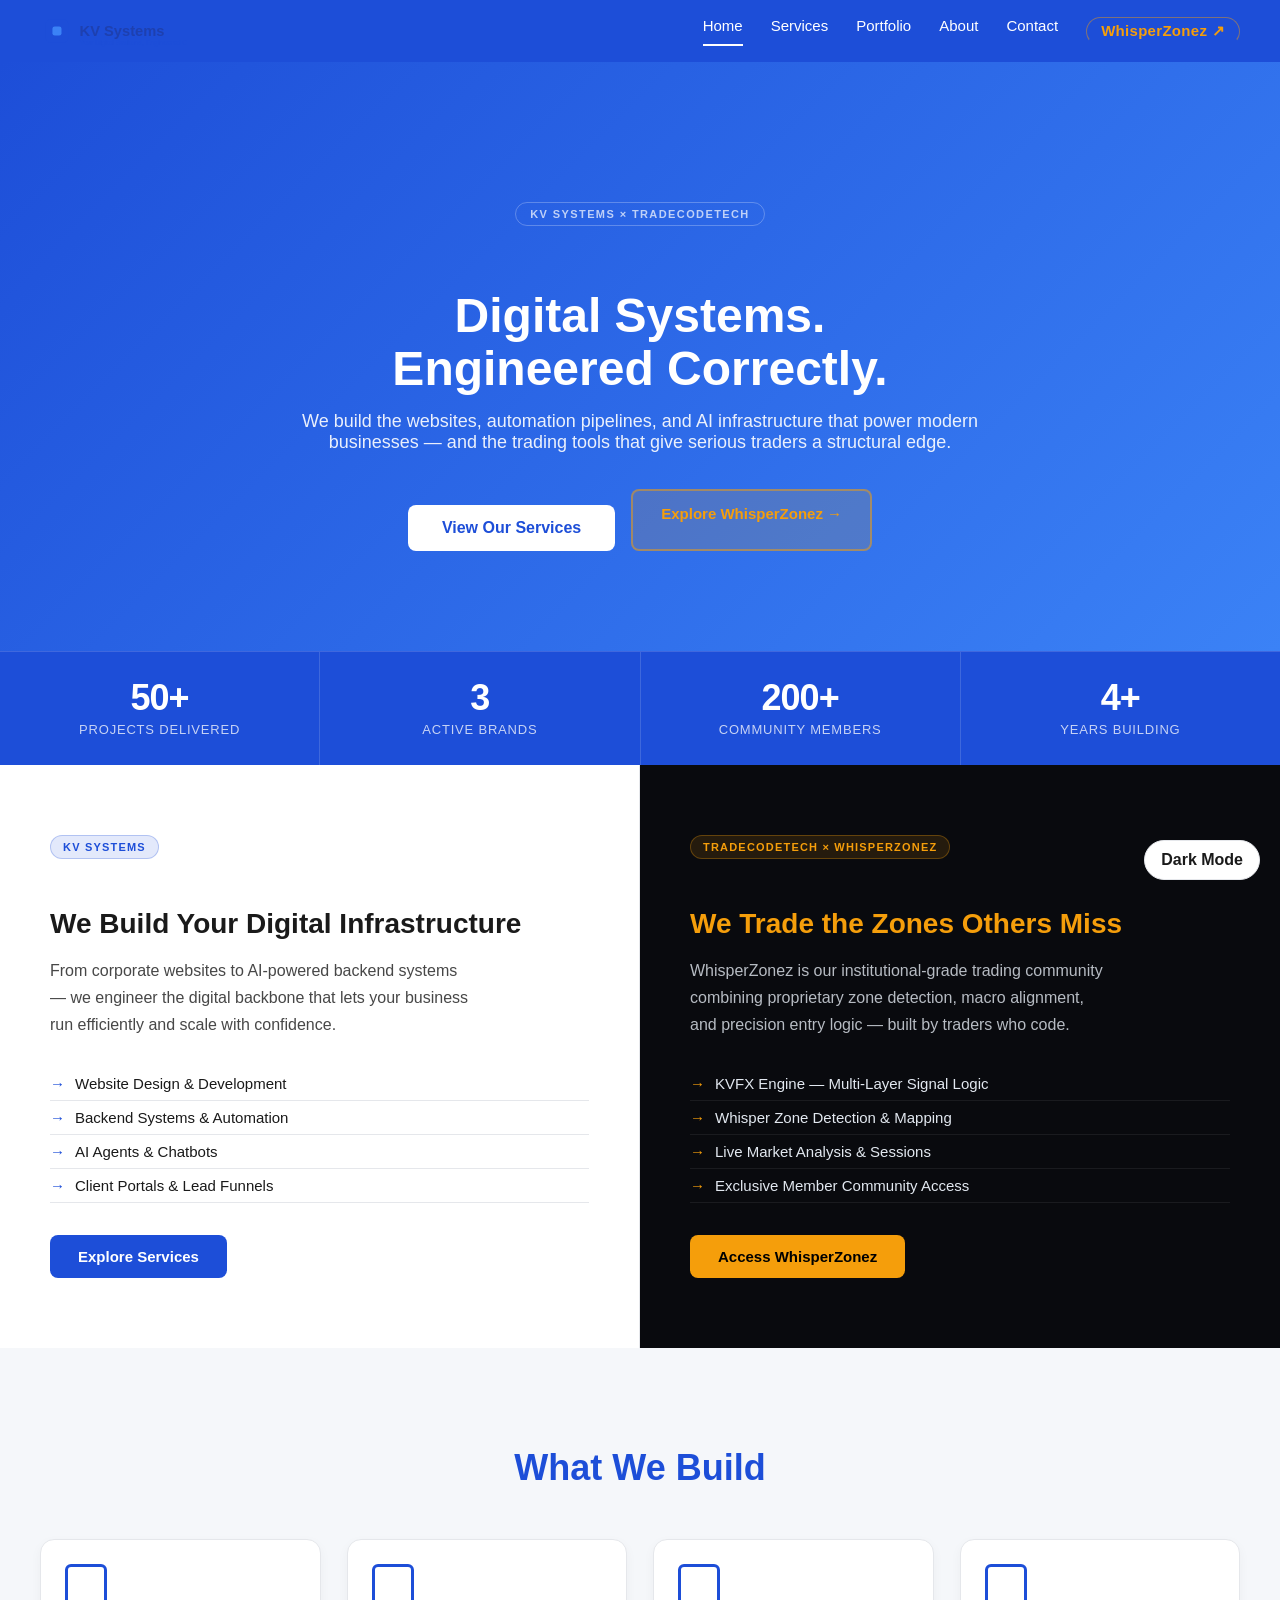
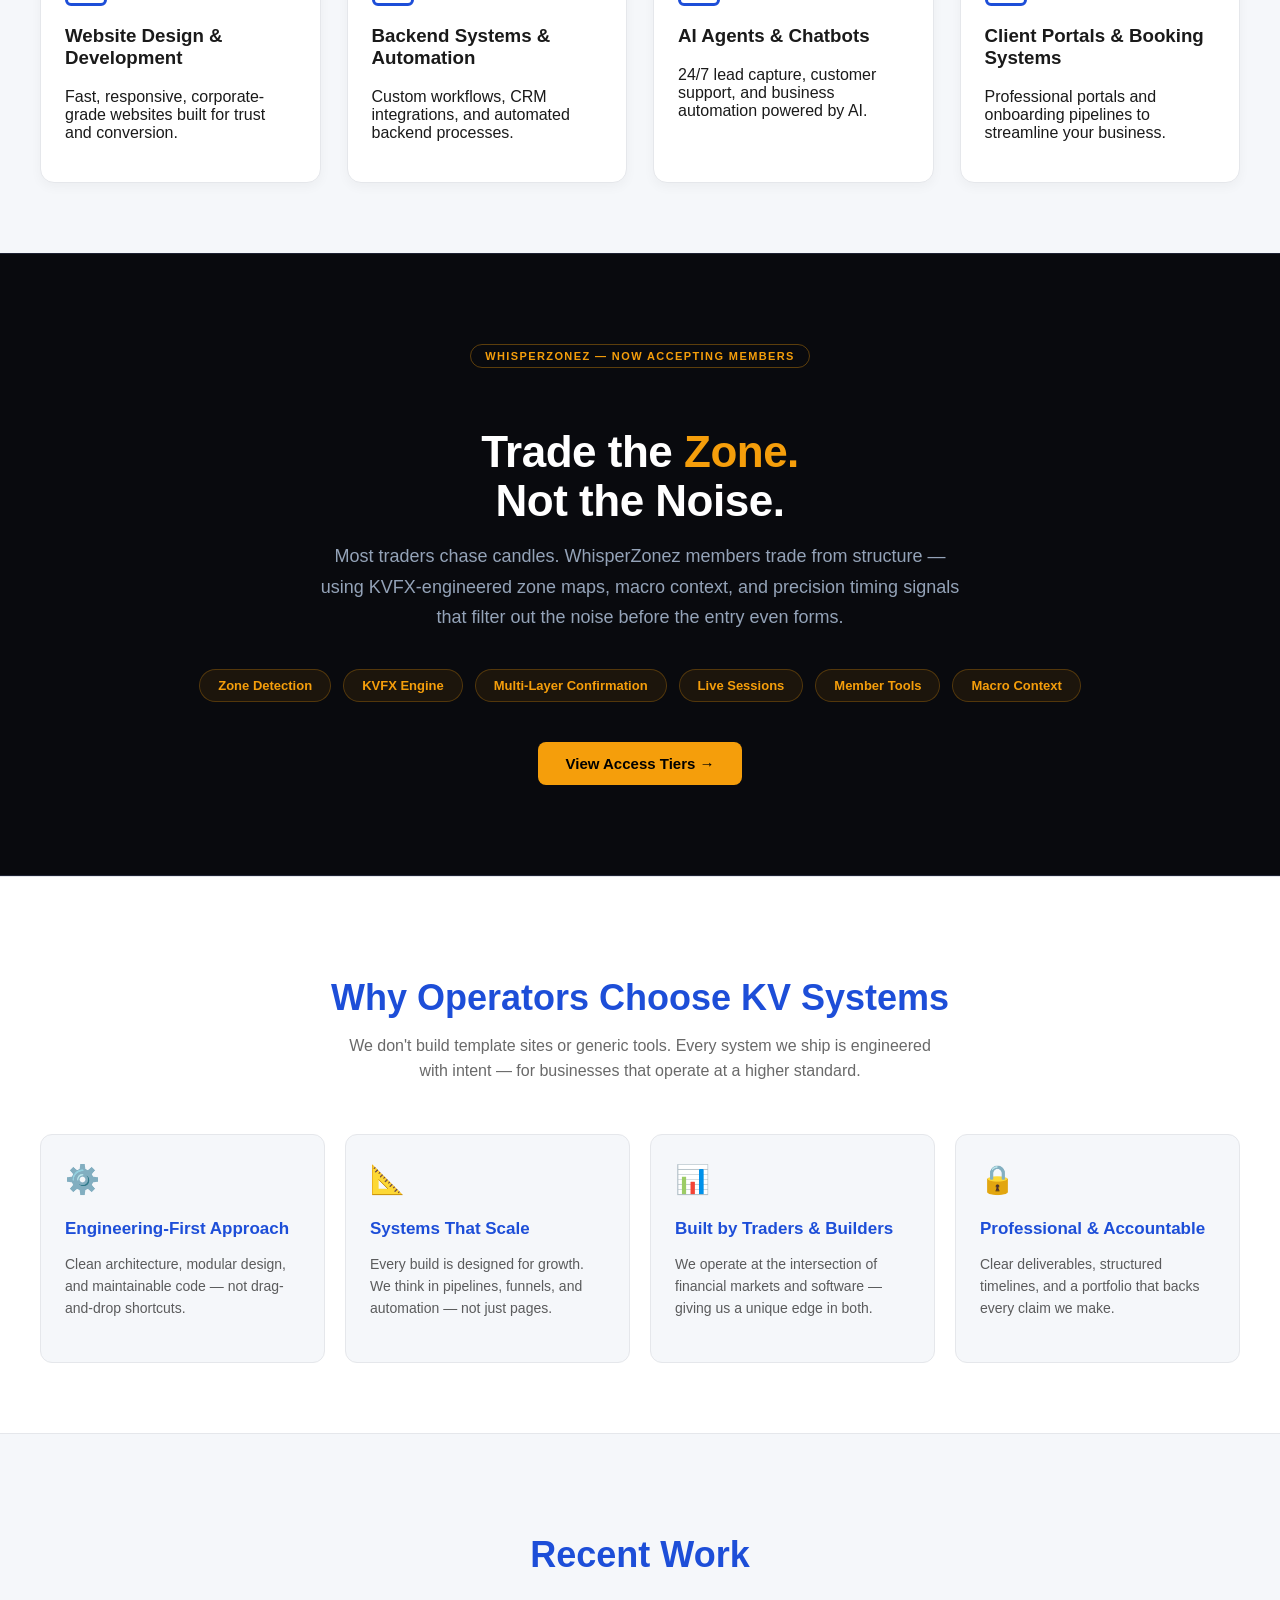
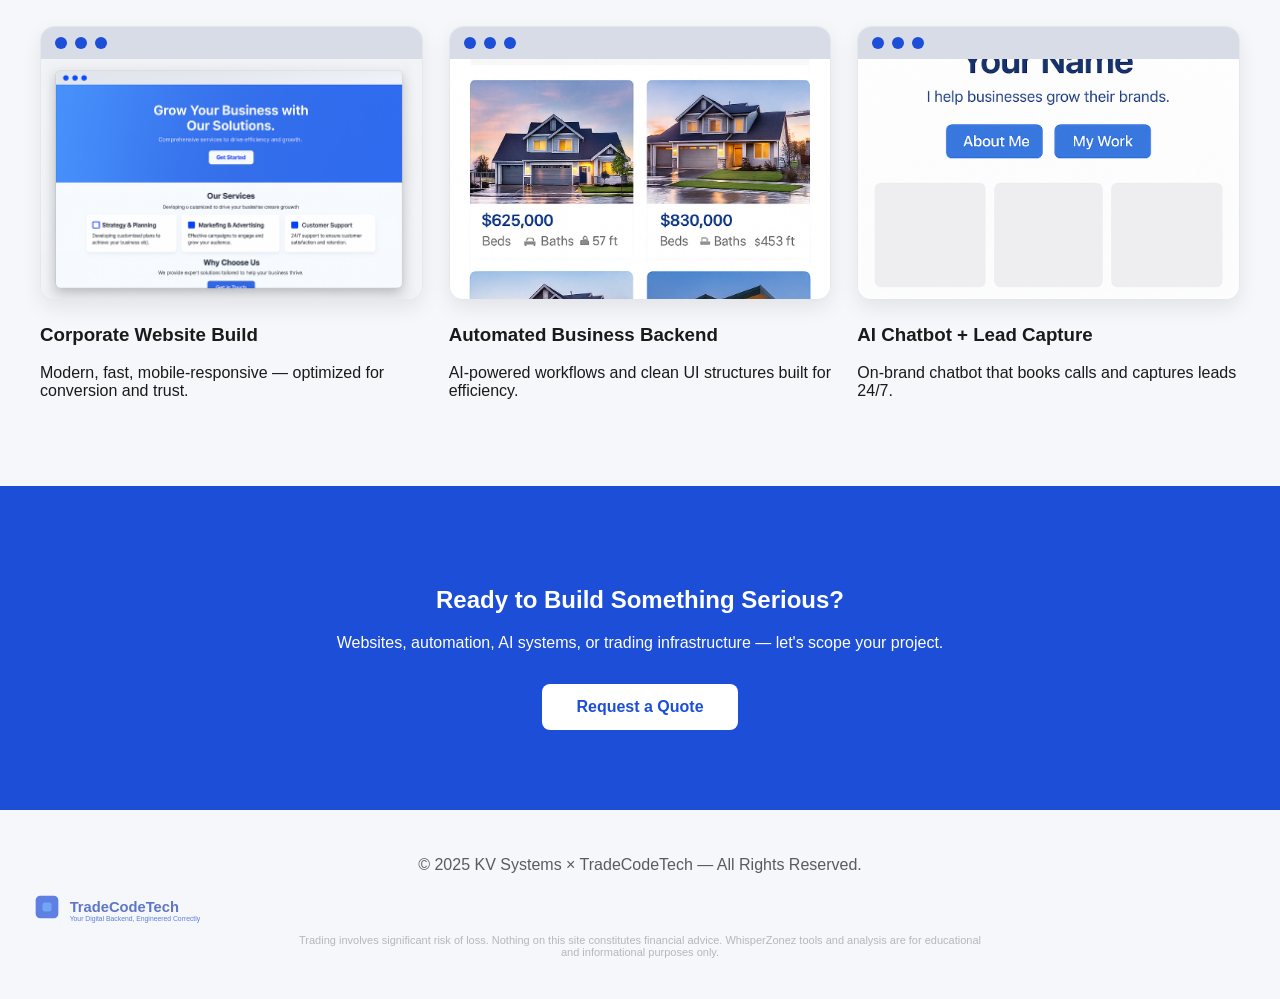
==== index.html @ b5b04579 "Initial WhisperZonez site deployment" ====
<!DOCTYPE html>
<html lang="en">
<head>
    <meta charset="UTF-8" />
    <meta name="viewport" content="width=device-width, initial-scale=1.0" />
    <title>KV Systems — Digital Systems & Trading Infrastructure</title>
    <link rel="stylesheet" href="style.css" />
</head>

<body>

<!-- NAVBAR -->
<header>
    <div class="nav-left">
        <img src="assets/logos/kv-systems-logo.svg" class="logo-img" alt="KV Systems Logo" />
        <div class="menu-btn" id="menu-btn">☰</div>
    </div>

    <nav class="nav-links">
        <a href="index.html" class="active">Home</a>
        <a href="services.html">Services</a>
        <a href="portfolio.html">Portfolio</a>
        <a href="about.html">About</a>
        <a href="contact.html">Contact</a>
        <a href="whisperzonez.html" class="nav-wz">WhisperZonez ↗</a>
    </nav>
</header>

<!-- MOBILE NAV -->
<div class="mobile-nav" id="mobile-nav">
    <a href="index.html" class="active">Home</a>
    <a href="services.html">Services</a>
    <a href="portfolio.html">Portfolio</a>
    <a href="about.html">About</a>
    <a href="contact.html">Contact</a>
    <a href="whisperzonez.html" class="nav-wz">WhisperZonez ↗</a>
</div>

<!-- HERO -->
<section class="hero fade">
    <div style="display:inline-block; font-size:11px; font-weight:700; text-transform:uppercase;
         letter-spacing:1.4px; color:rgba(255,255,255,0.7); border:1px solid rgba(255,255,255,0.25);
         padding:5px 14px; border-radius:20px; margin-bottom:24px;">
        KV Systems × TradeCodeTech
    </div>
    <h1>Digital Systems.<br>Engineered Correctly.</h1>
    <p>
        We build the websites, automation pipelines, and AI infrastructure that power modern businesses —
        and the trading tools that give serious traders a structural edge.
    </p>
    <div style="display:flex; justify-content:center; gap:16px; flex-wrap:wrap; margin-top:36px;">
        <a href="services.html" class="cta-btn">View Our Services</a>
        <a href="whisperzonez.html"
           style="display:inline-block; background:rgba(245,158,11,0.15); color:#F59E0B;
                  border:2px solid rgba(245,158,11,0.5); padding:14px 28px; border-radius:8px;
                  font-weight:700; font-size:15px; text-decoration:none;">
            Explore WhisperZonez →
        </a>
    </div>
</section>

<!-- STATS BAR -->
<div class="stats-bar">
    <div class="stat-item">
        <div class="stat-num">50+</div>
        <div class="stat-label">Projects Delivered</div>
    </div>
    <div class="stat-item">
        <div class="stat-num">3</div>
        <div class="stat-label">Active Brands</div>
    </div>
    <div class="stat-item">
        <div class="stat-num">200+</div>
        <div class="stat-label">Community Members</div>
    </div>
    <div class="stat-item">
        <div class="stat-num">4+</div>
        <div class="stat-label">Years Building</div>
    </div>
</div>

<!-- DUAL TRACK -->
<div class="dual-track fade">

    <!-- TRACK 1: KV Systems -->
    <div class="track-card track-systems">
        <div class="track-tag tag-blue">KV Systems</div>
        <h3>We Build Your Digital Infrastructure</h3>
        <p>
            From corporate websites to AI-powered backend systems —
            we engineer the digital backbone that lets your business run efficiently and scale with confidence.
        </p>
        <ul class="track-list">
            <li>Website Design &amp; Development</li>
            <li>Backend Systems &amp; Automation</li>
            <li>AI Agents &amp; Chatbots</li>
            <li>Client Portals &amp; Lead Funnels</li>
        </ul>
        <a href="services.html" class="btn-primary">Explore Services</a>
    </div>

    <!-- TRACK 2: WhisperZonez -->
    <div class="track-card track-trading">
        <div class="track-tag tag-gold">TradeCodeTech × WhisperZonez</div>
        <h3>We Trade the Zones Others Miss</h3>
        <p>
            WhisperZonez is our institutional-grade trading community combining proprietary zone detection,
            macro alignment, and precision entry logic — built by traders who code.
        </p>
        <ul class="track-list">
            <li>KVFX Engine — Multi-Layer Signal Logic</li>
            <li>Whisper Zone Detection &amp; Mapping</li>
            <li>Live Market Analysis &amp; Sessions</li>
            <li>Exclusive Member Community Access</li>
        </ul>
        <a href="whisperzonez.html" class="btn-gold">Access WhisperZonez</a>
    </div>

</div>

<!-- SERVICES PREVIEW -->
<section class="section fade">
    <h2>What We Build</h2>

    <div class="grid">
        <div class="card fade">
            <div class="icon"></div>
            <h3>Website Design &amp; Development</h3>
            <p>Fast, responsive, corporate-grade websites built for trust and conversion.</p>
        </div>

        <div class="card fade">
            <div class="icon"></div>
            <h3>Backend Systems &amp; Automation</h3>
            <p>Custom workflows, CRM integrations, and automated backend processes.</p>
        </div>

        <div class="card fade">
            <div class="icon"></div>
            <h3>AI Agents &amp; Chatbots</h3>
            <p>24/7 lead capture, customer support, and business automation powered by AI.</p>
        </div>

        <div class="card fade">
            <div class="icon"></div>
            <h3>Client Portals &amp; Booking Systems</h3>
            <p>Professional portals and onboarding pipelines to streamline your business.</p>
        </div>
    </div>
</section>

<!-- WHISPERZONEZ TEASER -->
<section class="wz-teaser fade">
    <div class="section-tag">WhisperZonez — Now Accepting Members</div>
    <h2>Trade the <span>Zone.</span><br>Not the Noise.</h2>
    <p>
        Most traders chase candles. WhisperZonez members trade from structure —
        using KVFX-engineered zone maps, macro context, and precision timing signals
        that filter out the noise before the entry even forms.
    </p>
    <div class="wz-features-inline">
        <span class="wz-pill">Zone Detection</span>
        <span class="wz-pill">KVFX Engine</span>
        <span class="wz-pill">Multi-Layer Confirmation</span>
        <span class="wz-pill">Live Sessions</span>
        <span class="wz-pill">Member Tools</span>
        <span class="wz-pill">Macro Context</span>
    </div>
    <a href="whisperzonez.html" class="btn-gold">View Access Tiers →</a>
</section>

<!-- AUTHORITY SECTION -->
<section class="authority-section fade">
    <h2>Why Operators Choose KV Systems</h2>
    <p class="section-sub">
        We don't build template sites or generic tools. Every system we ship is
        engineered with intent — for businesses that operate at a higher standard.
    </p>

    <div class="authority-grid">
        <div class="authority-card">
            <div class="a-icon">⚙️</div>
            <h4>Engineering-First Approach</h4>
            <p>Clean architecture, modular design, and maintainable code — not drag-and-drop shortcuts.</p>
        </div>
        <div class="authority-card">
            <div class="a-icon">📐</div>
            <h4>Systems That Scale</h4>
            <p>Every build is designed for growth. We think in pipelines, funnels, and automation — not just pages.</p>
        </div>
        <div class="authority-card">
            <div class="a-icon">📊</div>
            <h4>Built by Traders &amp; Builders</h4>
            <p>We operate at the intersection of financial markets and software — giving us a unique edge in both.</p>
        </div>
        <div class="authority-card">
            <div class="a-icon">🔒</div>
            <h4>Professional &amp; Accountable</h4>
            <p>Clear deliverables, structured timelines, and a portfolio that backs every claim we make.</p>
        </div>
    </div>
</section>

<!-- PORTFOLIO MOCKUP SECTION -->
<section class="section fade">
    <h2>Recent Work</h2>

    <div class="grid">

        <div>
            <div class="browser">
                <div class="browser-top">
                    <div class="browser-dot"></div><div class="browser-dot"></div><div class="browser-dot"></div>
                </div>
                <div class="browser-content screenshot-box">
                    <img src="assets/screens/corporate-template.png" alt="Corporate Website Screenshot" class="preview-img">
                </div>
            </div>
            <h3>Corporate Website Build</h3>
            <p>Modern, fast, mobile-responsive — optimized for conversion and trust.</p>
        </div>

        <div>
            <div class="browser">
                <div class="browser-top">
                    <div class="browser-dot"></div><div class="browser-dot"></div><div class="browser-dot"></div>
                </div>
                <div class="browser-content screenshot-box">
                    <img src="assets/screens/realestate-template.png" alt="Real Estate Website Screenshot" class="preview-img">
                </div>
            </div>
            <h3>Automated Business Backend</h3>
            <p>AI-powered workflows and clean UI structures built for efficiency.</p>
        </div>

        <div>
            <div class="browser">
                <div class="browser-top">
                    <div class="browser-dot"></div><div class="browser-dot"></div><div class="browser-dot"></div>
                </div>
                <div class="browser-content screenshot-box">
                    <img src="assets/screens/personalbrand-template.png" alt="Personal Brand Website Screenshot" class="preview-img">
                </div>
            </div>
            <h3>AI Chatbot + Lead Capture</h3>
            <p>On-brand chatbot that books calls and captures leads 24/7.</p>
        </div>

    </div>
</section>

<!-- CTA -->
<section class="cta fade">
    <h2>Ready to Build Something Serious?</h2>
    <p>Websites, automation, AI systems, or trading infrastructure — let's scope your project.</p>
    <a href="contact.html" class="cta-btn">Request a Quote</a>
</section>

<!-- FOOTER -->
<footer>
    <p>© 2025 KV Systems × TradeCodeTech — All Rights Reserved.</p>
    <img src="assets/logos/tradecodetech-logo.svg" alt="TradeCodeTech" style="height:34px; margin-top:10px;">
    <p style="font-size:11px; opacity:0.4; margin-top:10px; max-width:700px; margin-left:auto; margin-right:auto;">
        Trading involves significant risk of loss. Nothing on this site constitutes financial advice.
        WhisperZonez tools and analysis are for educational and informational purposes only.
    </p>
</footer>

<script src="script.js"></script>
</body>
</html>
---- style.css ----
/* -----------------------------------------
   CORPORATE BLUE THEME VARIABLES
----------------------------------------- */
:root {
    --bg: #f5f7fa;
    --text: #1a1a1a;

    --blue-primary: #1D4ED8;
    --blue-secondary: #3B82F6;
    --blue-dark: #1E40AF;

    --card-bg: #ffffff;
    --card-border: #e5e7eb;

    --nav-bg: #1D4ED8;
    --nav-text: #ffffff;

    --transition: 0.25s ease;
}

body.dark {
    --bg: #0c0d11;
    --text: #f1f1f1;

    --card-bg: #1b1c22;
    --card-border: #2a2d34;

    --nav-bg: #111827;
    --nav-text: #ffffff;
}

/* -----------------------------------------
   GLOBAL RESET
----------------------------------------- */
body {
    margin: 0;
    background: var(--bg);
    color: var(--text);
    font-family: "Inter", Arial, sans-serif;
    transition: var(--transition);
}

a {
    color: inherit;
    text-decoration: none;
}

img {
    max-width: 100%;
    display: block;
}

/* -----------------------------------------
   NAVBAR
----------------------------------------- */
header {
    background: var(--nav-bg);
    color: var(--nav-text);
    padding: 14px 40px;
    display: flex;
    justify-content: space-between;
    align-items: center;
    position: sticky;
    top: 0;
    z-index: 50;
}

.nav-left {
    display: flex;
    align-items: center;
    gap: 14px;
}

.logo-img {
    height: 34px;
}

.nav-links {
    display: flex;
    gap: 28px;
    font-size: 15px;
    font-weight: 500;
}

.nav-links a {
    padding-bottom: 3px;
    border-bottom: 2px solid transparent;
    transition: var(--transition);
}

.nav-links a:hover,
.nav-links a.active {
    border-color: var(--nav-text);
}

.menu-btn {
    display: none;
    font-size: 26px;
    cursor: pointer;
}

/* -----------------------------------------
   MOBILE NAV MENU
----------------------------------------- */
.mobile-nav {
    display: none;
    flex-direction: column;
    background: var(--nav-bg);
    padding: 20px;
    gap: 20px;
}

.mobile-nav a {
    font-size: 18px;
    font-weight: 600;
}

/* -----------------------------------------
   HERO SECTION
----------------------------------------- */
.hero {
    padding: 140px 40px 100px;
    text-align: center;
    background: linear-gradient(135deg, #1D4ED8, #3B82F6);
    color: #fff;
}

.hero h1 {
    font-size: 48px;
    font-weight: 900;
    line-height: 1.1;
    margin-bottom: 16px;
}

.hero p {
    max-width: 720px;
    margin: auto;
    opacity: 0.9;
    font-size: 18px;
}

/* -----------------------------------------
   SECTION BASE
----------------------------------------- */
.section {
    padding: 70px 40px;
}

.section h2 {
    text-align: center;
    color: var(--blue-primary);
    font-size: 36px;
    font-weight: 800;
    margin-bottom: 50px;
}

/* -----------------------------------------
   GRID SYSTEM
----------------------------------------- */
.grid {
    display: grid;
    gap: 26px;
    grid-template-columns: repeat(auto-fit, minmax(280px, 1fr));
}

/* -----------------------------------------
   CARD STYLING
----------------------------------------- */
.card {
    background: var(--card-bg);
    border: 1px solid var(--card-border);
    border-radius: 14px;
    padding: 24px;
    transition: var(--transition);
    box-shadow: 0 4px 12px rgba(0,0,0,0.04);
}

.card:hover {
    transform: translateY(-6px);
    box-shadow: 0 10px 20px rgba(0,0,0,0.10);
}

/* -----------------------------------------
   ICON
----------------------------------------- */
.icon {
    width: 36px;
    height: 36px;
    border: 3px solid var(--blue-primary);
    border-radius: 6px;
    margin-bottom: 12px;
}

/* -----------------------------------------
   BROWSER MOCKUP + UNIFORM SCREENSHOTS
----------------------------------------- */
.browser {
    background: var(--card-bg);
    border: 1px solid var(--card-border);
    border-radius: 14px;
    overflow: hidden;
    margin-bottom: 24px;
    transition: var(--transition);
    box-shadow: 0 8px 20px rgba(0,0,0,0.08);
}

.browser:hover {
    transform: translateY(-5px);
    box-shadow: 0 12px 28px rgba(0,0,0,0.15);
}

.browser-top {
    background: #d8dce6;
    padding: 10px 14px;
    display: flex;
    gap: 8px;
}

.browser-dot {
    width: 12px;
    height: 12px;
    background: var(--blue-primary);
    border-radius: 50%;
}

/* FORCE ALL TEMPLATE IMAGES TO SAME HEIGHT */
.browser-content {
    height: 240px;
    overflow: hidden;
    padding: 0 !important;
}

.preview-img {
    width: 100%;
    height: 240px;
    object-fit: cover;
    display: block;
}

/* -----------------------------------------
   CTA SECTION
----------------------------------------- */
.cta {
    background: var(--blue-primary);
    color: #fff;
    padding: 80px 40px;
    text-align: center;
}

.cta-btn {
    background: #fff;
    color: var(--blue-primary);
    padding: 14px 34px;
    border-radius: 8px;
    font-weight: 700;
    text-decoration: none;
    display: inline-block;
    margin-top: 16px;
}

/* -----------------------------------------
   FOOTER
----------------------------------------- */
footer {
    text-align: center;
    padding: 30px;
    opacity: 0.7;
}

/* -----------------------------------------
   ANIMATIONS
----------------------------------------- */
.fade {
    opacity: 0;
    transform: translateY(30px);
    transition: 0.6s ease-out;
}

.fade.visible {
    opacity: 1;
    transform: translateY(0);
}

/* -----------------------------------------
   DARK MODE TOGGLE
----------------------------------------- */
.toggle {
    position: fixed;
    bottom: 20px;
    right: 20px;
    background: var(--card-bg);
    color: var(--text);
    padding: 10px 16px;
    border-radius: 30px;
    cursor: pointer;
    border: 1px solid var(--card-border);
    font-weight: 600;
    z-index: 100;
}

/* -----------------------------------------
   RESPONSIVE NAV
----------------------------------------- */
@media (max-width: 820px) {

    .nav-links {
        display: none;
    }

    .menu-btn {
        display: block;
    }

    .mobile-nav {
        display: flex;
    }
}

/* -----------------------------------------
   WHISPERZONEZ NAV HIGHLIGHT
----------------------------------------- */
.nav-wz {
    color: #F59E0B !important;
    font-weight: 700 !important;
    border: 1px solid rgba(245,158,11,0.45);
    padding: 4px 14px !important;
    border-radius: 20px;
    letter-spacing: 0.3px;
    transition: var(--transition);
}

.nav-wz:hover {
    background: #F59E0B;
    color: #000 !important;
    border-color: #F59E0B;
    border-bottom: 1px solid #F59E0B !important;
}

/* -----------------------------------------
   STATS BAR
----------------------------------------- */
.stats-bar {
    display: flex;
    justify-content: center;
    flex-wrap: wrap;
    gap: 0;
    background: #1D4ED8;
    padding: 0;
    border-top: 1px solid rgba(255,255,255,0.15);
}

.stat-item {
    flex: 1;
    min-width: 160px;
    padding: 28px 20px;
    text-align: center;
    color: #fff;
    border-right: 1px solid rgba(255,255,255,0.15);
}

.stat-item:last-child {
    border-right: none;
}

.stat-num {
    font-size: 36px;
    font-weight: 900;
    line-height: 1;
    letter-spacing: -1px;
}

.stat-label {
    font-size: 13px;
    opacity: 0.75;
    margin-top: 6px;
    text-transform: uppercase;
    letter-spacing: 0.8px;
}

/* -----------------------------------------
   DUAL TRACK SECTION
----------------------------------------- */
.dual-track {
    display: grid;
    grid-template-columns: 1fr 1fr;
    gap: 0;
}

.track-card {
    padding: 70px 50px;
}

.track-card.track-systems {
    background: var(--card-bg);
    border-right: 1px solid var(--card-border);
}

.track-card.track-trading {
    background: #090a0e;
    color: #e2e8f0;
}

.track-tag {
    display: inline-block;
    font-size: 11px;
    font-weight: 700;
    text-transform: uppercase;
    letter-spacing: 1.2px;
    padding: 5px 12px;
    border-radius: 20px;
    margin-bottom: 20px;
}

.tag-blue {
    background: rgba(29,78,216,0.12);
    color: var(--blue-primary);
    border: 1px solid rgba(29,78,216,0.25);
}

.tag-gold {
    background: rgba(245,158,11,0.12);
    color: #F59E0B;
    border: 1px solid rgba(245,158,11,0.3);
}

.track-card h3 {
    font-size: 28px;
    font-weight: 800;
    margin-bottom: 14px;
    line-height: 1.2;
}

.track-card.track-trading h3 {
    color: #F59E0B;
}

.track-card p {
    font-size: 16px;
    line-height: 1.7;
    opacity: 0.8;
    max-width: 420px;
    margin-bottom: 28px;
}

.track-list {
    list-style: none;
    padding: 0;
    margin: 0 0 32px 0;
}

.track-list li {
    padding: 8px 0;
    font-size: 15px;
    border-bottom: 1px solid rgba(255,255,255,0.07);
    display: flex;
    align-items: center;
    gap: 10px;
}

.track-card.track-systems .track-list li {
    border-bottom-color: var(--card-border);
}

.track-list li::before {
    content: "→";
    font-weight: 700;
    flex-shrink: 0;
}

.track-card.track-systems .track-list li::before {
    color: var(--blue-primary);
}

.track-card.track-trading .track-list li::before {
    color: #F59E0B;
}

.btn-primary {
    display: inline-block;
    background: var(--blue-primary);
    color: #fff;
    padding: 13px 28px;
    border-radius: 8px;
    font-weight: 700;
    font-size: 15px;
    transition: var(--transition);
    text-decoration: none;
}

.btn-primary:hover {
    background: var(--blue-dark);
}

.btn-gold {
    display: inline-block;
    background: #F59E0B;
    color: #000;
    padding: 13px 28px;
    border-radius: 8px;
    font-weight: 700;
    font-size: 15px;
    transition: var(--transition);
    text-decoration: none;
}

.btn-gold:hover {
    background: #D97706;
}

.btn-outline-gold {
    display: inline-block;
    background: transparent;
    color: #F59E0B;
    padding: 12px 28px;
    border-radius: 8px;
    font-weight: 700;
    font-size: 15px;
    border: 2px solid #F59E0B;
    transition: var(--transition);
    text-decoration: none;
}

.btn-outline-gold:hover {
    background: #F59E0B;
    color: #000;
}

/* -----------------------------------------
   WHISPERZONEZ TEASER (Homepage dark band)
----------------------------------------- */
.wz-teaser {
    background: #090a0e;
    padding: 90px 40px;
    text-align: center;
    border-top: 1px solid #1e2232;
    border-bottom: 1px solid #1e2232;
}

.wz-teaser .section-tag {
    display: inline-block;
    font-size: 11px;
    font-weight: 700;
    text-transform: uppercase;
    letter-spacing: 1.4px;
    color: #F59E0B;
    border: 1px solid rgba(245,158,11,0.35);
    padding: 5px 14px;
    border-radius: 20px;
    margin-bottom: 24px;
}

.wz-teaser h2 {
    font-size: 44px;
    font-weight: 900;
    color: #fff;
    line-height: 1.1;
    margin-bottom: 16px;
    letter-spacing: -0.5px;
}

.wz-teaser h2 span {
    color: #F59E0B;
}

.wz-teaser p {
    color: #94a3b8;
    font-size: 18px;
    max-width: 640px;
    margin: 0 auto 36px;
    line-height: 1.7;
}

.wz-features-inline {
    display: flex;
    justify-content: center;
    flex-wrap: wrap;
    gap: 12px;
    margin-bottom: 40px;
}

.wz-pill {
    background: rgba(245,158,11,0.08);
    color: #F59E0B;
    border: 1px solid rgba(245,158,11,0.25);
    padding: 8px 18px;
    border-radius: 30px;
    font-size: 13px;
    font-weight: 600;
}

/* -----------------------------------------
   AUTHORITY SECTION
----------------------------------------- */
.authority-section {
    background: var(--card-bg);
    border-top: 1px solid var(--card-border);
    border-bottom: 1px solid var(--card-border);
    padding: 70px 40px;
}

.authority-section h2 {
    text-align: center;
    color: var(--blue-primary);
    font-size: 36px;
    font-weight: 800;
    margin-bottom: 14px;
}

.authority-section .section-sub {
    text-align: center;
    color: var(--text);
    opacity: 0.65;
    max-width: 600px;
    margin: 0 auto 50px;
    font-size: 16px;
    line-height: 1.6;
}

.authority-grid {
    display: grid;
    grid-template-columns: repeat(auto-fit, minmax(240px, 1fr));
    gap: 20px;
}

.authority-card {
    border: 1px solid var(--card-border);
    border-radius: 12px;
    padding: 28px 24px;
    background: var(--bg);
}

.authority-card .a-icon {
    font-size: 28px;
    margin-bottom: 14px;
}

.authority-card h4 {
    font-size: 17px;
    font-weight: 700;
    margin-bottom: 8px;
    color: var(--blue-primary);
}

.authority-card p {
    font-size: 14px;
    line-height: 1.6;
    opacity: 0.7;
}

/* -----------------------------------------
   WHISPERZONEZ FULL PAGE STYLES
----------------------------------------- */
body.wz-page {
    background: #090a0e;
    color: #e2e8f0;
}

body.wz-page header {
    background: #0d0f16;
    border-bottom: 1px solid #1e2232;
}

body.wz-page .mobile-nav {
    background: #0d0f16;
    border-bottom: 1px solid #1e2232;
}

.wz-hero {
    padding: 130px 40px 100px;
    text-align: center;
    background: radial-gradient(ellipse at 50% 0%, rgba(245,158,11,0.08) 0%, transparent 65%), #090a0e;
    border-bottom: 1px solid #1e2232;
}

.wz-eyebrow {
    display: inline-block;
    font-size: 11px;
    font-weight: 700;
    text-transform: uppercase;
    letter-spacing: 1.6px;
    color: #F59E0B;
    border: 1px solid rgba(245,158,11,0.3);
    padding: 5px 14px;
    border-radius: 20px;
    margin-bottom: 28px;
}

.wz-hero h1 {
    font-size: 58px;
    font-weight: 900;
    color: #fff;
    line-height: 1.05;
    letter-spacing: -1.5px;
    margin-bottom: 20px;
}

.wz-hero h1 span {
    color: #F59E0B;
}

.wz-hero p {
    color: #94a3b8;
    font-size: 19px;
    max-width: 680px;
    margin: 0 auto 40px;
    line-height: 1.7;
}

.wz-cta-row {
    display: flex;
    justify-content: center;
    gap: 16px;
    flex-wrap: wrap;
}

.wz-section {
    padding: 80px 40px;
    border-bottom: 1px solid #1e2232;
}

.wz-section h2 {
    text-align: center;
    font-size: 36px;
    font-weight: 800;
    color: #fff;
    margin-bottom: 12px;
}

.wz-section .wz-sub {
    text-align: center;
    color: #64748b;
    max-width: 620px;
    margin: 0 auto 50px;
    font-size: 16px;
    line-height: 1.7;
}

.wz-feature-grid {
    display: grid;
    grid-template-columns: repeat(auto-fit, minmax(260px, 1fr));
    gap: 20px;
}

.wz-feature-card {
    background: #10121a;
    border: 1px solid #1e2232;
    border-radius: 12px;
    padding: 28px 24px;
    transition: var(--transition);
}

.wz-feature-card:hover {
    border-color: rgba(245,158,11,0.4);
    transform: translateY(-4px);
    box-shadow: 0 12px 28px rgba(0,0,0,0.4);
}

.wz-feature-icon {
    font-size: 26px;
    margin-bottom: 14px;
}

.wz-feature-card h4 {
    font-size: 17px;
    font-weight: 700;
    color: #F59E0B;
    margin-bottom: 8px;
}

.wz-feature-card p {
    font-size: 14px;
    color: #64748b;
    line-height: 1.6;
}

/* Pricing Tiers */
.tier-grid {
    display: grid;
    grid-template-columns: repeat(auto-fit, minmax(280px, 1fr));
    gap: 24px;
    max-width: 960px;
    margin: 0 auto;
}

.tier-card {
    background: #10121a;
    border: 1px solid #1e2232;
    border-radius: 14px;
    padding: 36px 28px;
    position: relative;
    transition: var(--transition);
}

.tier-card:hover {
    border-color: rgba(245,158,11,0.35);
}

.tier-card.tier-featured {
    border-color: #F59E0B;
    box-shadow: 0 0 40px rgba(245,158,11,0.1);
}

.tier-badge {
    position: absolute;
    top: -13px;
    left: 50%;
    transform: translateX(-50%);
    background: #F59E0B;
    color: #000;
    font-size: 11px;
    font-weight: 800;
    text-transform: uppercase;
    letter-spacing: 0.8px;
    padding: 4px 14px;
    border-radius: 20px;
    white-space: nowrap;
}

.tier-name {
    font-size: 13px;
    font-weight: 700;
    text-transform: uppercase;
    letter-spacing: 1.2px;
    color: #F59E0B;
    margin-bottom: 8px;
}

.tier-price {
    font-size: 40px;
    font-weight: 900;
    color: #fff;
    line-height: 1;
    margin-bottom: 4px;
    letter-spacing: -1px;
}

.tier-price span {
    font-size: 16px;
    font-weight: 400;
    color: #64748b;
}

.tier-desc {
    font-size: 13px;
    color: #64748b;
    margin-bottom: 24px;
    line-height: 1.5;
}

.tier-list {
    list-style: none;
    padding: 0;
    margin: 0 0 28px 0;
}

.tier-list li {
    font-size: 14px;
    color: #94a3b8;
    padding: 9px 0;
    border-bottom: 1px solid #1e2232;
    display: flex;
    align-items: center;
    gap: 10px;
}

.tier-list li::before {
    content: "✓";
    color: #F59E0B;
    font-weight: 700;
    flex-shrink: 0;
}

.tier-list li.tier-muted {
    opacity: 0.4;
}

.tier-list li.tier-muted::before {
    content: "—";
    color: #64748b;
}

/* WZ FAQ */
.wz-faq {
    max-width: 720px;
    margin: 0 auto;
}

.faq-item {
    border-bottom: 1px solid #1e2232;
    padding: 22px 0;
}

.faq-item h4 {
    font-size: 16px;
    font-weight: 700;
    color: #e2e8f0;
    margin-bottom: 10px;
}

.faq-item p {
    font-size: 14px;
    color: #64748b;
    line-height: 1.7;
}

/* WZ CTA Section */
.wz-cta-section {
    background: radial-gradient(ellipse at 50% 100%, rgba(245,158,11,0.07) 0%, transparent 65%), #090a0e;
    padding: 100px 40px;
    text-align: center;
    border-top: 1px solid #1e2232;
}

.wz-cta-section h2 {
    font-size: 44px;
    font-weight: 900;
    color: #fff;
    letter-spacing: -0.5px;
    margin-bottom: 16px;
}

.wz-cta-section p {
    color: #64748b;
    font-size: 17px;
    max-width: 520px;
    margin: 0 auto 36px;
    line-height: 1.7;
}

/* Disclaimer */
.disclaimer {
    background: #090a0e;
    border-top: 1px solid #1e2232;
    padding: 30px 40px;
    text-align: center;
}

.disclaimer p {
    font-size: 11px;
    color: #334155;
    max-width: 900px;
    margin: 0 auto;
    line-height: 1.7;
}

/* WZ Footer */
body.wz-page footer {
    background: #07080c;
    border-top: 1px solid #1e2232;
    color: #334155;
}

/* Who it's for section */
.for-grid {
    display: grid;
    grid-template-columns: repeat(auto-fit, minmax(220px, 1fr));
    gap: 16px;
    max-width: 900px;
    margin: 0 auto;
}

.for-card {
    background: #10121a;
    border: 1px solid #1e2232;
    border-radius: 10px;
    padding: 22px 20px;
    text-align: center;
}

.for-card .for-icon {
    font-size: 28px;
    margin-bottom: 10px;
}

.for-card h4 {
    font-size: 15px;
    font-weight: 700;
    color: #e2e8f0;
    margin-bottom: 6px;
}

.for-card p {
    font-size: 13px;
    color: #64748b;
    line-height: 1.5;
}

/* Stats bar dark version */
.wz-stats-bar {
    display: flex;
    justify-content: center;
    flex-wrap: wrap;
    background: #10121a;
    border-bottom: 1px solid #1e2232;
}

.wz-stat-item {
    flex: 1;
    min-width: 160px;
    padding: 30px 20px;
    text-align: center;
    border-right: 1px solid #1e2232;
}

.wz-stat-item:last-child {
    border-right: none;
}

.wz-stat-num {
    font-size: 36px;
    font-weight: 900;
    color: #F59E0B;
    line-height: 1;
    letter-spacing: -1px;
}

.wz-stat-label {
    font-size: 12px;
    color: #64748b;
    margin-top: 6px;
    text-transform: uppercase;
    letter-spacing: 0.8px;
}

/* -----------------------------------------
   RESPONSIVE — NEW SECTIONS
----------------------------------------- */
@media (max-width: 820px) {
    .dual-track {
        grid-template-columns: 1fr;
    }

    .track-card {
        padding: 50px 28px;
    }

    .track-card.track-systems {
        border-right: none;
        border-bottom: 1px solid var(--card-border);
    }

    .stats-bar {
        flex-direction: column;
    }

    .stat-item {
        border-right: none;
        border-bottom: 1px solid rgba(255,255,255,0.1);
    }

    .wz-hero h1 {
        font-size: 38px;
        letter-spacing: -0.5px;
    }

    .wz-hero p {
        font-size: 16px;
    }

    .wz-stats-bar {
        flex-direction: column;
    }

    .wz-stat-item {
        border-right: none;
        border-bottom: 1px solid #1e2232;
    }

    .wz-teaser h2 {
        font-size: 30px;
    }

    .tier-grid {
        grid-template-columns: 1fr;
    }
}
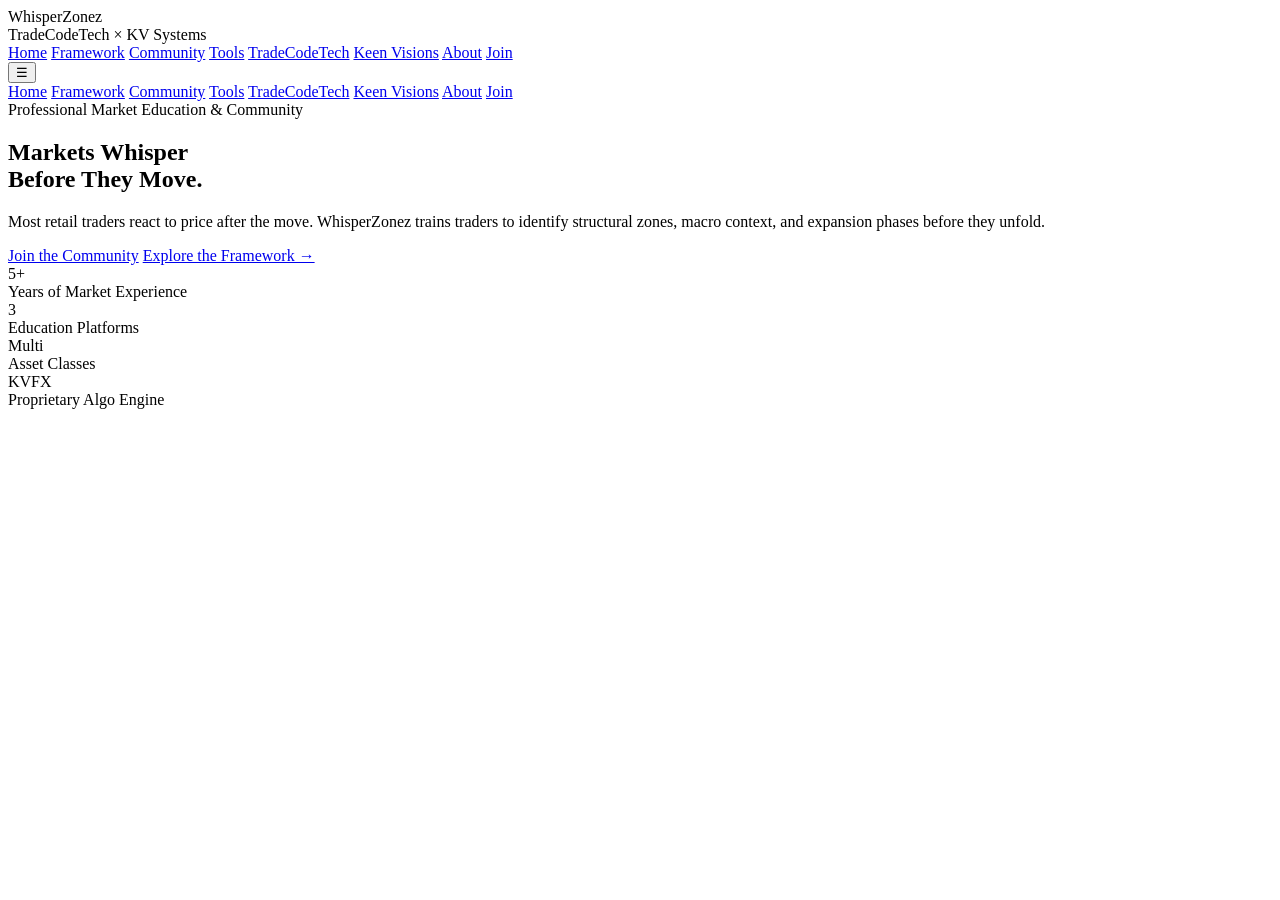
==== commit e99d2411: "Update index.html" ====
--- a/index.html
+++ b/index.html
@@ -1,271 +1,106 @@
 <!DOCTYPE html>
 <html lang="en">
+
 <head>
-    <meta charset="UTF-8" />
-    <meta name="viewport" content="width=device-width, initial-scale=1.0" />
-    <title>KV Systems — Digital Systems & Trading Infrastructure</title>
-    <link rel="stylesheet" href="style.css" />
+<meta charset="UTF-8">
+<meta name="viewport" content="width=device-width, initial-scale=1.0">
+
+<title>WhisperZonez — Markets Whisper Before They Move</title>
+
+<link rel="stylesheet" href="css/wz-main.css">
+
 </head>
 
 <body>
 
 <!-- NAVBAR -->
-<header>
-    <div class="nav-left">
-        <img src="assets/logos/kv-systems-logo.svg" class="logo-img" alt="KV Systems Logo" />
-        <div class="menu-btn" id="menu-btn">☰</div>
-    </div>
+<nav class="navbar">
 
-    <nav class="nav-links">
-        <a href="index.html" class="active">Home</a>
-        <a href="services.html">Services</a>
-        <a href="portfolio.html">Portfolio</a>
-        <a href="about.html">About</a>
-        <a href="contact.html">Contact</a>
-        <a href="whisperzonez.html" class="nav-wz">WhisperZonez ↗</a>
-    </nav>
-</header>
+<div class="nav-brand">
+<div>
+<div class="nav-brand-name">WhisperZonez</div>
+<div class="nav-brand-sub">TradeCodeTech × KV Systems</div>
+</div>
+</div>
+
+<div class="nav-links">
+<a href="index.html" class="active">Home</a>
+<a href="framework.html">Framework</a>
+<a href="community.html">Community</a>
+<a href="tools.html">Tools</a>
+<a href="tradecodetech.html">TradeCodeTech</a>
+<a href="keen-visions.html">Keen Visions</a>
+<a href="about.html">About</a>
+<a href="join.html" class="nav-join">Join</a>
+</div>
+
+<button class="menu-btn" id="menu-btn">☰</button>
+
+</nav>
 
 <!-- MOBILE NAV -->
 <div class="mobile-nav" id="mobile-nav">
-    <a href="index.html" class="active">Home</a>
-    <a href="services.html">Services</a>
-    <a href="portfolio.html">Portfolio</a>
-    <a href="about.html">About</a>
-    <a href="contact.html">Contact</a>
-    <a href="whisperzonez.html" class="nav-wz">WhisperZonez ↗</a>
+
+<a href="index.html">Home</a>
+<a href="framework.html">Framework</a>
+<a href="community.html">Community</a>
+<a href="tools.html">Tools</a>
+<a href="tradecodetech.html">TradeCodeTech</a>
+<a href="keen-visions.html">Keen Visions</a>
+<a href="about.html">About</a>
+<a href="join.html" class="nav-join">Join</a>
+
 </div>
 
 <!-- HERO -->
-<section class="hero fade">
-    <div style="display:inline-block; font-size:11px; font-weight:700; text-transform:uppercase;
-         letter-spacing:1.4px; color:rgba(255,255,255,0.7); border:1px solid rgba(255,255,255,0.25);
-         padding:5px 14px; border-radius:20px; margin-bottom:24px;">
-        KV Systems × TradeCodeTech
-    </div>
-    <h1>Digital Systems.<br>Engineered Correctly.</h1>
-    <p>
-        We build the websites, automation pipelines, and AI infrastructure that power modern businesses —
-        and the trading tools that give serious traders a structural edge.
-    </p>
-    <div style="display:flex; justify-content:center; gap:16px; flex-wrap:wrap; margin-top:36px;">
-        <a href="services.html" class="cta-btn">View Our Services</a>
-        <a href="whisperzonez.html"
-           style="display:inline-block; background:rgba(245,158,11,0.15); color:#F59E0B;
-                  border:2px solid rgba(245,158,11,0.5); padding:14px 28px; border-radius:8px;
-                  font-weight:700; font-size:15px; text-decoration:none;">
-            Explore WhisperZonez →
-        </a>
-    </div>
+<section class="hero-full fade">
+
+<div class="eyebrow">Professional Market Education & Community</div>
+
+<h1>
+Markets Whisper <br>
+Before They <span class="gold">Move.</span>
+</h1>
+
+<p class="hero-sub">
+Most retail traders react to price after the move.
+WhisperZonez trains traders to identify structural zones,
+macro context, and expansion phases before they unfold.
+</p>
+
+<div class="cta-row">
+<a href="join.html" class="btn-gold">Join the Community</a>
+<a href="framework.html" class="btn-outline">Explore the Framework →</a>
+</div>
+
 </section>
 
 <!-- STATS BAR -->
 <div class="stats-bar">
-    <div class="stat-item">
-        <div class="stat-num">50+</div>
-        <div class="stat-label">Projects Delivered</div>
-    </div>
-    <div class="stat-item">
-        <div class="stat-num">3</div>
-        <div class="stat-label">Active Brands</div>
-    </div>
-    <div class="stat-item">
-        <div class="stat-num">200+</div>
-        <div class="stat-label">Community Members</div>
-    </div>
-    <div class="stat-item">
-        <div class="stat-num">4+</div>
-        <div class="stat-label">Years Building</div>
-    </div>
+
+<div class="stat-item">
+<div class="stat-num">5+</div>
+<div class="stat-label">Years of Market Experience</div>
 </div>
 
-<!-- DUAL TRACK -->
-<div class="dual-track fade">
+<div class="stat-item">
+<div class="stat-num">3</div>
+<div class="stat-label">Education Platforms</div>
+</div>
 
-    <!-- TRACK 1: KV Systems -->
-    <div class="track-card track-systems">
-        <div class="track-tag tag-blue">KV Systems</div>
-        <h3>We Build Your Digital Infrastructure</h3>
-        <p>
-            From corporate websites to AI-powered backend systems —
-            we engineer the digital backbone that lets your business run efficiently and scale with confidence.
-        </p>
-        <ul class="track-list">
-            <li>Website Design &amp; Development</li>
-            <li>Backend Systems &amp; Automation</li>
-            <li>AI Agents &amp; Chatbots</li>
-            <li>Client Portals &amp; Lead Funnels</li>
-        </ul>
-        <a href="services.html" class="btn-primary">Explore Services</a>
-    </div>
+<div class="stat-item">
+<div class="stat-num">Multi</div>
+<div class="stat-label">Asset Classes</div>
+</div>
 
-    <!-- TRACK 2: WhisperZonez -->
-    <div class="track-card track-trading">
-        <div class="track-tag tag-gold">TradeCodeTech × WhisperZonez</div>
-        <h3>We Trade the Zones Others Miss</h3>
-        <p>
-            WhisperZonez is our institutional-grade trading community combining proprietary zone detection,
-            macro alignment, and precision entry logic — built by traders who code.
-        </p>
-        <ul class="track-list">
-            <li>KVFX Engine — Multi-Layer Signal Logic</li>
-            <li>Whisper Zone Detection &amp; Mapping</li>
-            <li>Live Market Analysis &amp; Sessions</li>
-            <li>Exclusive Member Community Access</li>
-        </ul>
-        <a href="whisperzonez.html" class="btn-gold">Access WhisperZonez</a>
-    </div>
+<div class="stat-item">
+<div class="stat-num">KVFX</div>
+<div class="stat-label">Proprietary Algo Engine</div>
+</div>
 
 </div>
 
-<!-- SERVICES PREVIEW -->
-<section class="section fade">
-    <h2>What We Build</h2>
+<script src="js/wz-main.js"></script>
 
-    <div class="grid">
-        <div class="card fade">
-            <div class="icon"></div>
-            <h3>Website Design &amp; Development</h3>
-            <p>Fast, responsive, corporate-grade websites built for trust and conversion.</p>
-        </div>
-
-        <div class="card fade">
-            <div class="icon"></div>
-            <h3>Backend Systems &amp; Automation</h3>
-            <p>Custom workflows, CRM integrations, and automated backend processes.</p>
-        </div>
-
-        <div class="card fade">
-            <div class="icon"></div>
-            <h3>AI Agents &amp; Chatbots</h3>
-            <p>24/7 lead capture, customer support, and business automation powered by AI.</p>
-        </div>
-
-        <div class="card fade">
-            <div class="icon"></div>
-            <h3>Client Portals &amp; Booking Systems</h3>
-            <p>Professional portals and onboarding pipelines to streamline your business.</p>
-        </div>
-    </div>
-</section>
-
-<!-- WHISPERZONEZ TEASER -->
-<section class="wz-teaser fade">
-    <div class="section-tag">WhisperZonez — Now Accepting Members</div>
-    <h2>Trade the <span>Zone.</span><br>Not the Noise.</h2>
-    <p>
-        Most traders chase candles. WhisperZonez members trade from structure —
-        using KVFX-engineered zone maps, macro context, and precision timing signals
-        that filter out the noise before the entry even forms.
-    </p>
-    <div class="wz-features-inline">
-        <span class="wz-pill">Zone Detection</span>
-        <span class="wz-pill">KVFX Engine</span>
-        <span class="wz-pill">Multi-Layer Confirmation</span>
-        <span class="wz-pill">Live Sessions</span>
-        <span class="wz-pill">Member Tools</span>
-        <span class="wz-pill">Macro Context</span>
-    </div>
-    <a href="whisperzonez.html" class="btn-gold">View Access Tiers →</a>
-</section>
-
-<!-- AUTHORITY SECTION -->
-<section class="authority-section fade">
-    <h2>Why Operators Choose KV Systems</h2>
-    <p class="section-sub">
-        We don't build template sites or generic tools. Every system we ship is
-        engineered with intent — for businesses that operate at a higher standard.
-    </p>
-
-    <div class="authority-grid">
-        <div class="authority-card">
-            <div class="a-icon">⚙️</div>
-            <h4>Engineering-First Approach</h4>
-            <p>Clean architecture, modular design, and maintainable code — not drag-and-drop shortcuts.</p>
-        </div>
-        <div class="authority-card">
-            <div class="a-icon">📐</div>
-            <h4>Systems That Scale</h4>
-            <p>Every build is designed for growth. We think in pipelines, funnels, and automation — not just pages.</p>
-        </div>
-        <div class="authority-card">
-            <div class="a-icon">📊</div>
-            <h4>Built by Traders &amp; Builders</h4>
-            <p>We operate at the intersection of financial markets and software — giving us a unique edge in both.</p>
-        </div>
-        <div class="authority-card">
-            <div class="a-icon">🔒</div>
-            <h4>Professional &amp; Accountable</h4>
-            <p>Clear deliverables, structured timelines, and a portfolio that backs every claim we make.</p>
-        </div>
-    </div>
-</section>
-
-<!-- PORTFOLIO MOCKUP SECTION -->
-<section class="section fade">
-    <h2>Recent Work</h2>
-
-    <div class="grid">
-
-        <div>
-            <div class="browser">
-                <div class="browser-top">
-                    <div class="browser-dot"></div><div class="browser-dot"></div><div class="browser-dot"></div>
-                </div>
-                <div class="browser-content screenshot-box">
-                    <img src="assets/screens/corporate-template.png" alt="Corporate Website Screenshot" class="preview-img">
-                </div>
-            </div>
-            <h3>Corporate Website Build</h3>
-            <p>Modern, fast, mobile-responsive — optimized for conversion and trust.</p>
-        </div>
-
-        <div>
-            <div class="browser">
-                <div class="browser-top">
-                    <div class="browser-dot"></div><div class="browser-dot"></div><div class="browser-dot"></div>
-                </div>
-                <div class="browser-content screenshot-box">
-                    <img src="assets/screens/realestate-template.png" alt="Real Estate Website Screenshot" class="preview-img">
-                </div>
-            </div>
-            <h3>Automated Business Backend</h3>
-            <p>AI-powered workflows and clean UI structures built for efficiency.</p>
-        </div>
-
-        <div>
-            <div class="browser">
-                <div class="browser-top">
-                    <div class="browser-dot"></div><div class="browser-dot"></div><div class="browser-dot"></div>
-                </div>
-                <div class="browser-content screenshot-box">
-                    <img src="assets/screens/personalbrand-template.png" alt="Personal Brand Website Screenshot" class="preview-img">
-                </div>
-            </div>
-            <h3>AI Chatbot + Lead Capture</h3>
-            <p>On-brand chatbot that books calls and captures leads 24/7.</p>
-        </div>
-
-    </div>
-</section>
-
-<!-- CTA -->
-<section class="cta fade">
-    <h2>Ready to Build Something Serious?</h2>
-    <p>Websites, automation, AI systems, or trading infrastructure — let's scope your project.</p>
-    <a href="contact.html" class="cta-btn">Request a Quote</a>
-</section>
-
-<!-- FOOTER -->
-<footer>
-    <p>© 2025 KV Systems × TradeCodeTech — All Rights Reserved.</p>
-    <img src="assets/logos/tradecodetech-logo.svg" alt="TradeCodeTech" style="height:34px; margin-top:10px;">
-    <p style="font-size:11px; opacity:0.4; margin-top:10px; max-width:700px; margin-left:auto; margin-right:auto;">
-        Trading involves significant risk of loss. Nothing on this site constitutes financial advice.
-        WhisperZonez tools and analysis are for educational and informational purposes only.
-    </p>
-</footer>
-
-<script src="script.js"></script>
 </body>
 </html>
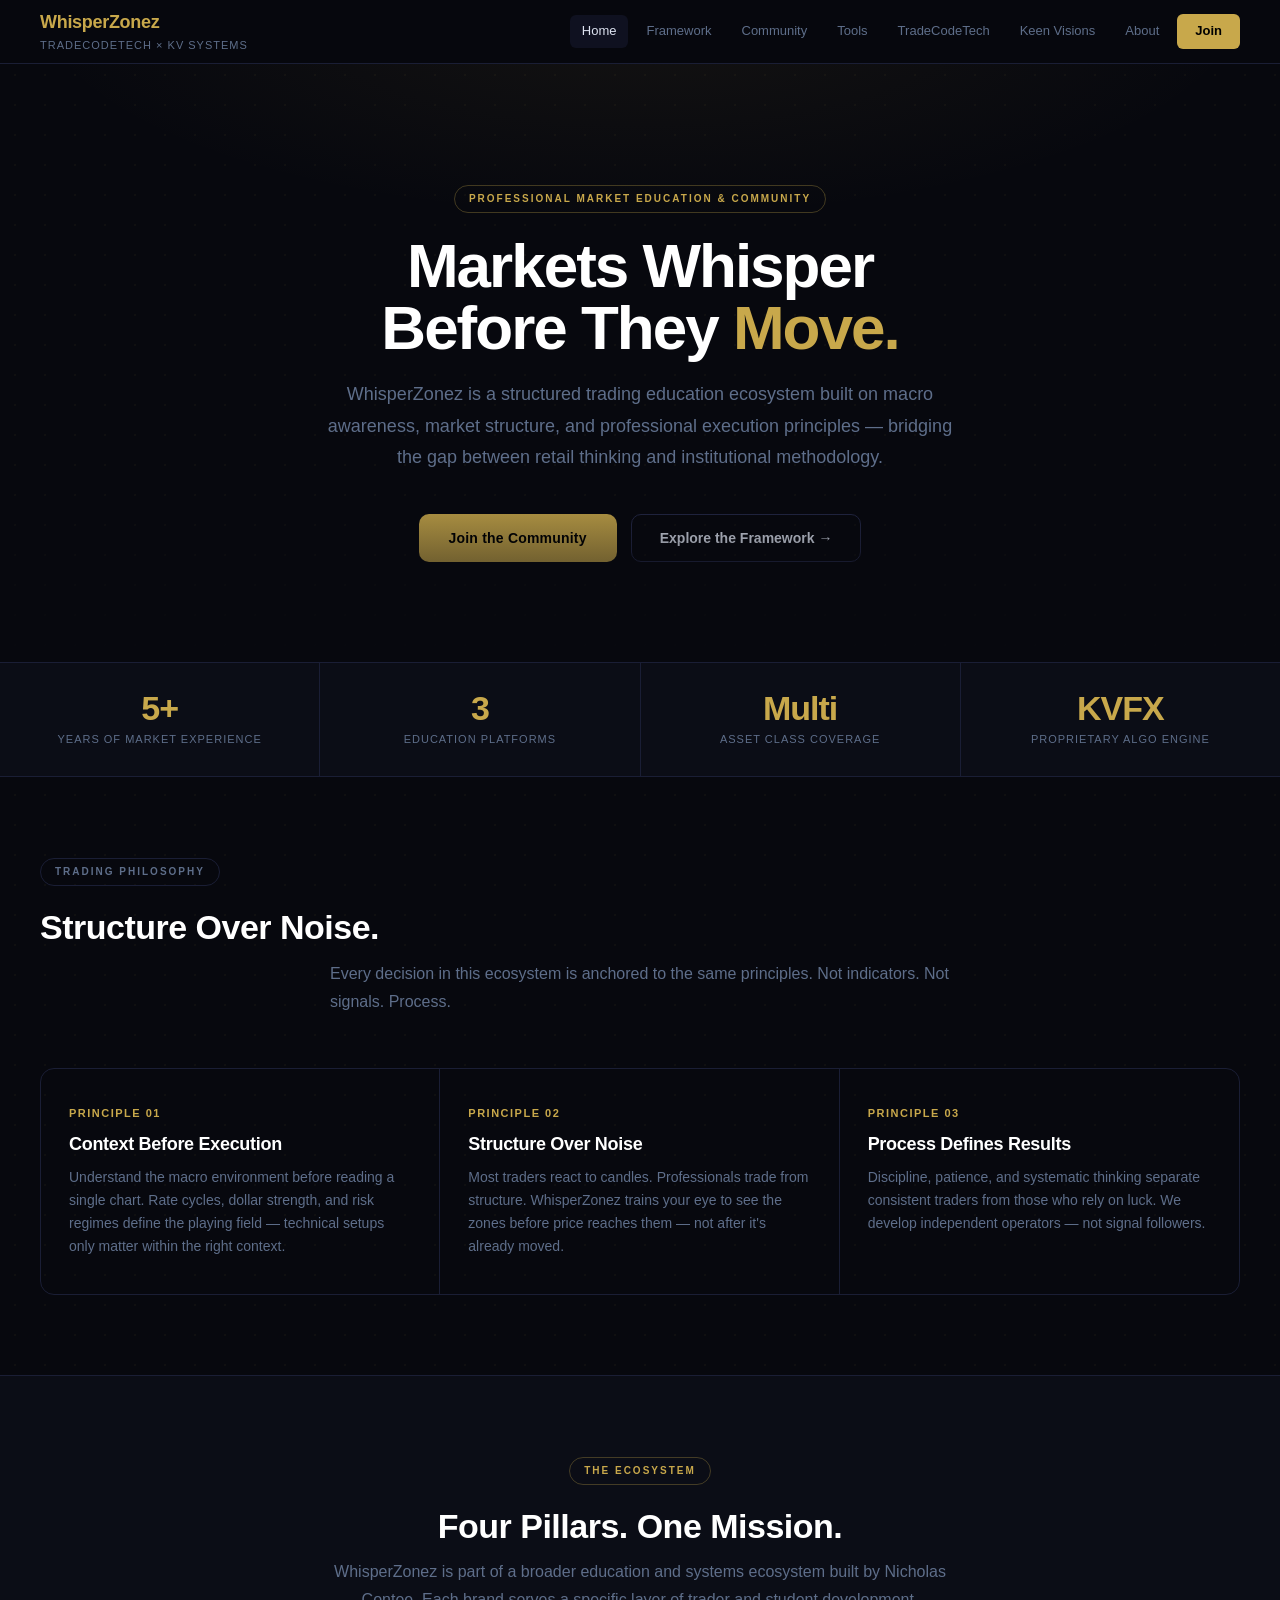
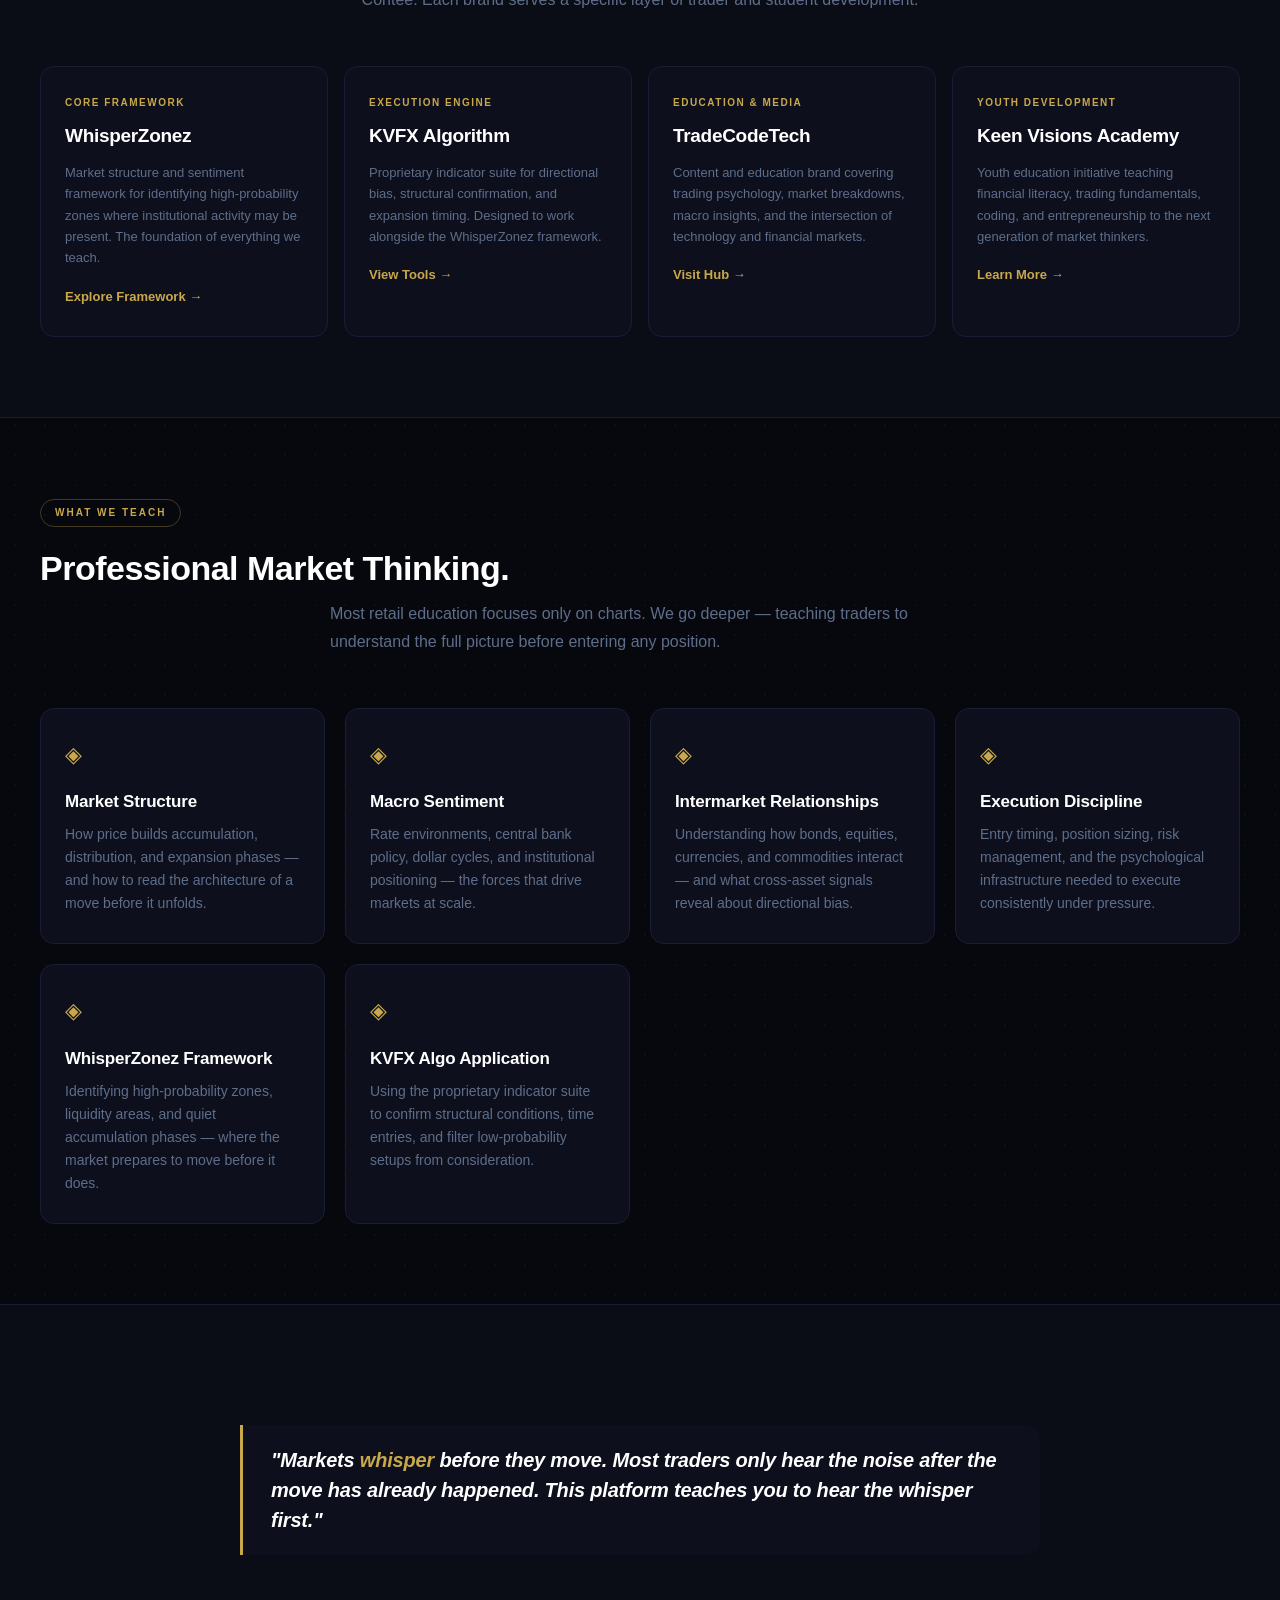
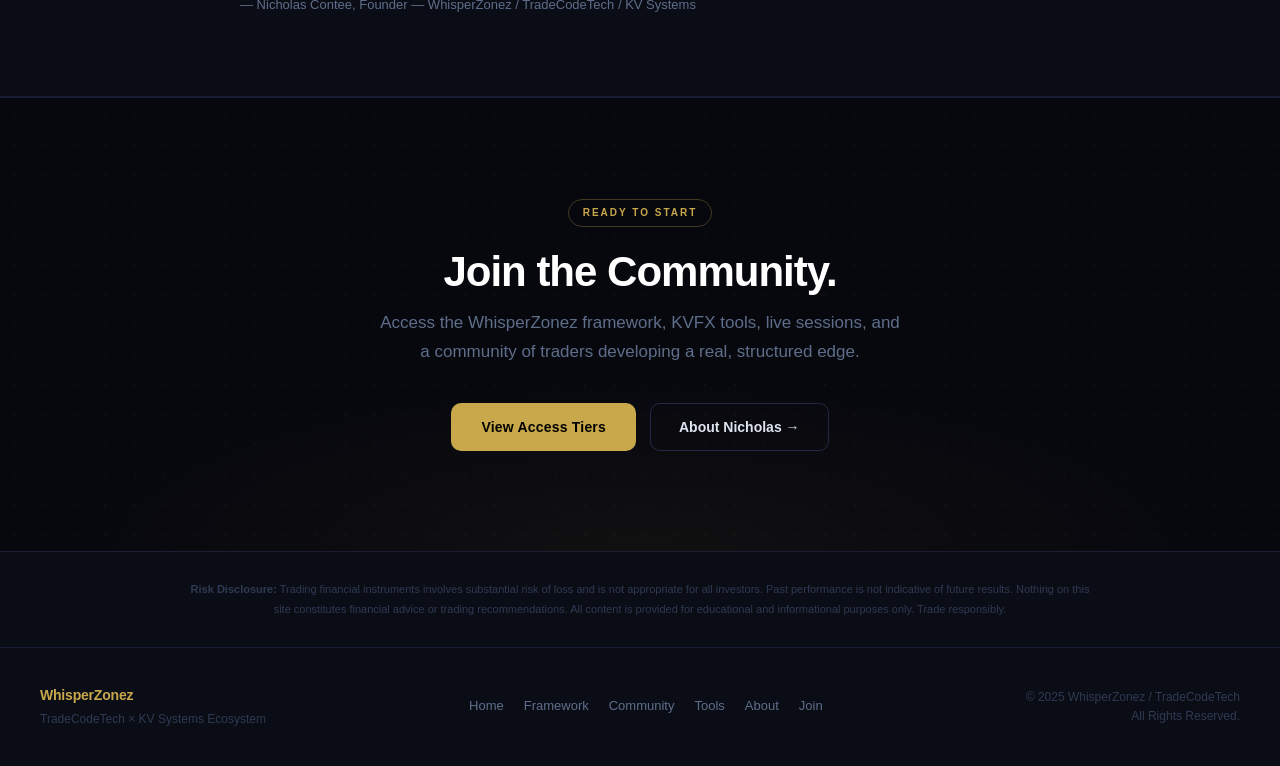
==== commit 771f5de4: "Add files via upload" ====
--- a/index.html
+++ b/index.html
@@ -1,106 +1,277 @@
-<!DOCTYPE html>
-<html lang="en">
-
-<head>
-<meta charset="UTF-8">
-<meta name="viewport" content="width=device-width, initial-scale=1.0">
-
-<title>WhisperZonez — Markets Whisper Before They Move</title>
-
-<link rel="stylesheet" href="css/wz-main.css">
-
-</head>
-
-<body>
-
-<!-- NAVBAR -->
-<nav class="navbar">
-
-<div class="nav-brand">
-<div>
-<div class="nav-brand-name">WhisperZonez</div>
-<div class="nav-brand-sub">TradeCodeTech × KV Systems</div>
-</div>
-</div>
-
-<div class="nav-links">
-<a href="index.html" class="active">Home</a>
-<a href="framework.html">Framework</a>
-<a href="community.html">Community</a>
-<a href="tools.html">Tools</a>
-<a href="tradecodetech.html">TradeCodeTech</a>
-<a href="keen-visions.html">Keen Visions</a>
-<a href="about.html">About</a>
-<a href="join.html" class="nav-join">Join</a>
-</div>
-
-<button class="menu-btn" id="menu-btn">☰</button>
-
-</nav>
-
-<!-- MOBILE NAV -->
-<div class="mobile-nav" id="mobile-nav">
-
-<a href="index.html">Home</a>
-<a href="framework.html">Framework</a>
-<a href="community.html">Community</a>
-<a href="tools.html">Tools</a>
-<a href="tradecodetech.html">TradeCodeTech</a>
-<a href="keen-visions.html">Keen Visions</a>
-<a href="about.html">About</a>
-<a href="join.html" class="nav-join">Join</a>
-
-</div>
-
-<!-- HERO -->
-<section class="hero-full fade">
-
-<div class="eyebrow">Professional Market Education & Community</div>
-
-<h1>
-Markets Whisper <br>
-Before They <span class="gold">Move.</span>
-</h1>
-
-<p class="hero-sub">
-Most retail traders react to price after the move.
-WhisperZonez trains traders to identify structural zones,
-macro context, and expansion phases before they unfold.
-</p>
-
-<div class="cta-row">
-<a href="join.html" class="btn-gold">Join the Community</a>
-<a href="framework.html" class="btn-outline">Explore the Framework →</a>
-</div>
-
-</section>
-
-<!-- STATS BAR -->
-<div class="stats-bar">
-
-<div class="stat-item">
-<div class="stat-num">5+</div>
-<div class="stat-label">Years of Market Experience</div>
-</div>
-
-<div class="stat-item">
-<div class="stat-num">3</div>
-<div class="stat-label">Education Platforms</div>
-</div>
-
-<div class="stat-item">
-<div class="stat-num">Multi</div>
-<div class="stat-label">Asset Classes</div>
-</div>
-
-<div class="stat-item">
-<div class="stat-num">KVFX</div>
-<div class="stat-label">Proprietary Algo Engine</div>
-</div>
-
-</div>
-
-<script src="js/wz-main.js"></script>
-
-</body>
-</html>
+<!DOCTYPE html>
+<html lang="en">
+<head>
+    <meta charset="UTF-8" />
+    <meta name="viewport" content="width=device-width, initial-scale=1.0" />
+    <title>WhisperZonez — Markets Whisper Before They Move</title>
+    <link rel="stylesheet" href="wz-main.css" />
+</head>
+
+<body>
+
+<!-- NAVBAR -->
+<nav class="navbar">
+    <div class="nav-brand">
+        <div>
+            <div class="nav-brand-name">WhisperZonez</div>
+            <div class="nav-brand-sub">TradeCodeTech × KV Systems</div>
+        </div>
+    </div>
+
+    <div class="nav-links">
+        <a href="index.html" class="active">Home</a>
+        <a href="framework.html">Framework</a>
+        <a href="community.html">Community</a>
+        <a href="tools.html">Tools</a>
+        <a href="tradecodetech.html">TradeCodeTech</a>
+        <a href="keen-visions.html">Keen Visions</a>
+        <a href="about.html">About</a>
+        <a href="join.html" class="nav-join">Join</a>
+    </div>
+
+    <button class="menu-btn" id="menu-btn">☰</button>
+</nav>
+
+<!-- MOBILE NAV -->
+<div class="mobile-nav" id="mobile-nav">
+    <a href="index.html" class="active">Home</a>
+    <a href="framework.html">Framework</a>
+    <a href="community.html">Community</a>
+    <a href="tools.html">Tools</a>
+    <a href="tradecodetech.html">TradeCodeTech</a>
+    <a href="keen-visions.html">Keen Visions</a>
+    <a href="about.html">About</a>
+    <a href="join.html" class="nav-join">Join</a>
+</div>
+
+<!-- HERO -->
+<section class="hero-full fade">
+    <div class="eyebrow">Professional Market Education & Community</div>
+    <h1>Markets Whisper<br>Before They <span class="gold">Move.</span></h1>
+    <p class="hero-sub">
+        WhisperZonez is a structured trading education ecosystem built on macro awareness,
+        market structure, and professional execution principles —
+        bridging the gap between retail thinking and institutional methodology.
+    </p>
+    <div class="cta-row">
+        <a href="join.html" class="btn-gold">Join the Community</a>
+        <a href="framework.html" class="btn-outline">Explore the Framework →</a>
+    </div>
+</section>
+
+<!-- STATS -->
+<div class="stats-bar">
+    <div class="stat-item">
+        <div class="stat-num">5+</div>
+        <div class="stat-label">Years of Market Experience</div>
+    </div>
+    <div class="stat-item">
+        <div class="stat-num">3</div>
+        <div class="stat-label">Education Platforms</div>
+    </div>
+    <div class="stat-item">
+        <div class="stat-num">Multi</div>
+        <div class="stat-label">Asset Class Coverage</div>
+    </div>
+    <div class="stat-item">
+        <div class="stat-num">KVFX</div>
+        <div class="stat-label">Proprietary Algo Engine</div>
+    </div>
+</div>
+
+<!-- PHILOSOPHY PILLARS -->
+<section class="section fade">
+    <div class="eyebrow-muted">Trading Philosophy</div>
+    <h2>Structure Over Noise.</h2>
+    <p class="section-sub">
+        Every decision in this ecosystem is anchored to the same principles.
+        Not indicators. Not signals. Process.
+    </p>
+
+    <div class="pillar-row">
+        <div class="pillar">
+            <div class="pillar-num">Principle 01</div>
+            <h3>Context Before Execution</h3>
+            <p>
+                Understand the macro environment before reading a single chart.
+                Rate cycles, dollar strength, and risk regimes define the playing field —
+                technical setups only matter within the right context.
+            </p>
+        </div>
+        <div class="pillar">
+            <div class="pillar-num">Principle 02</div>
+            <h3>Structure Over Noise</h3>
+            <p>
+                Most traders react to candles. Professionals trade from structure.
+                WhisperZonez trains your eye to see the zones before price reaches them —
+                not after it's already moved.
+            </p>
+        </div>
+        <div class="pillar">
+            <div class="pillar-num">Principle 03</div>
+            <h3>Process Defines Results</h3>
+            <p>
+                Discipline, patience, and systematic thinking separate consistent traders
+                from those who rely on luck. We develop independent operators —
+                not signal followers.
+            </p>
+        </div>
+    </div>
+</section>
+
+<!-- ECOSYSTEM OVERVIEW -->
+<section class="section-alt fade">
+    <div style="text-align:center;">
+        <div class="eyebrow">The Ecosystem</div>
+        <h2>Four Pillars. One Mission.</h2>
+        <p class="section-sub">
+            WhisperZonez is part of a broader education and systems ecosystem built by
+            Nicholas Contee. Each brand serves a specific layer of trader and student development.
+        </p>
+    </div>
+
+    <div class="ecosystem-grid">
+
+        <div class="eco-tile">
+            <div class="eco-label">Core Framework</div>
+            <h3>WhisperZonez</h3>
+            <p>
+                Market structure and sentiment framework for identifying high-probability zones
+                where institutional activity may be present. The foundation of everything we teach.
+            </p>
+            <a href="framework.html" class="eco-link">Explore Framework →</a>
+        </div>
+
+        <div class="eco-tile">
+            <div class="eco-label">Execution Engine</div>
+            <h3>KVFX Algorithm</h3>
+            <p>
+                Proprietary indicator suite for directional bias, structural confirmation,
+                and expansion timing. Designed to work alongside the WhisperZonez framework.
+            </p>
+            <a href="tools.html" class="eco-link">View Tools →</a>
+        </div>
+
+        <div class="eco-tile">
+            <div class="eco-label">Education & Media</div>
+            <h3>TradeCodeTech</h3>
+            <p>
+                Content and education brand covering trading psychology, market breakdowns,
+                macro insights, and the intersection of technology and financial markets.
+            </p>
+            <a href="tradecodetech.html" class="eco-link">Visit Hub →</a>
+        </div>
+
+        <div class="eco-tile">
+            <div class="eco-label">Youth Development</div>
+            <h3>Keen Visions Academy</h3>
+            <p>
+                Youth education initiative teaching financial literacy, trading fundamentals,
+                coding, and entrepreneurship to the next generation of market thinkers.
+            </p>
+            <a href="keen-visions.html" class="eco-link">Learn More →</a>
+        </div>
+
+    </div>
+</section>
+
+<!-- WHAT YOU LEARN -->
+<section class="section fade">
+    <div class="eyebrow">What We Teach</div>
+    <h2>Professional Market Thinking.</h2>
+    <p class="section-sub">
+        Most retail education focuses only on charts. We go deeper —
+        teaching traders to understand the full picture before entering any position.
+    </p>
+
+    <div class="grid-auto">
+        <div class="card">
+            <div class="card-icon">◈</div>
+            <h3>Market Structure</h3>
+            <p>How price builds accumulation, distribution, and expansion phases — and how to read the architecture of a move before it unfolds.</p>
+        </div>
+        <div class="card">
+            <div class="card-icon">◈</div>
+            <h3>Macro Sentiment</h3>
+            <p>Rate environments, central bank policy, dollar cycles, and institutional positioning — the forces that drive markets at scale.</p>
+        </div>
+        <div class="card">
+            <div class="card-icon">◈</div>
+            <h3>Intermarket Relationships</h3>
+            <p>Understanding how bonds, equities, currencies, and commodities interact — and what cross-asset signals reveal about directional bias.</p>
+        </div>
+        <div class="card">
+            <div class="card-icon">◈</div>
+            <h3>Execution Discipline</h3>
+            <p>Entry timing, position sizing, risk management, and the psychological infrastructure needed to execute consistently under pressure.</p>
+        </div>
+        <div class="card">
+            <div class="card-icon">◈</div>
+            <h3>WhisperZonez Framework</h3>
+            <p>Identifying high-probability zones, liquidity areas, and quiet accumulation phases — where the market prepares to move before it does.</p>
+        </div>
+        <div class="card">
+            <div class="card-icon">◈</div>
+            <h3>KVFX Algo Application</h3>
+            <p>Using the proprietary indicator suite to confirm structural conditions, time entries, and filter low-probability setups from consideration.</p>
+        </div>
+    </div>
+</section>
+
+<!-- PULL QUOTE -->
+<section class="section-alt fade">
+    <div style="max-width: 800px; margin: 0 auto;">
+        <div class="pull-quote">
+            <p>"Markets <span>whisper</span> before they move. Most traders only hear the noise after the move has already happened. This platform teaches you to hear the whisper first."</p>
+        </div>
+        <p style="font-size:13px; color:var(--text-muted); margin-top:16px;">
+            — Nicholas Contee, Founder — WhisperZonez / TradeCodeTech / KV Systems
+        </p>
+    </div>
+</section>
+
+<!-- CTA -->
+<section class="cta-section fade">
+    <div class="eyebrow">Ready to Start</div>
+    <h2>Join the Community.</h2>
+    <p>
+        Access the WhisperZonez framework, KVFX tools, live sessions,
+        and a community of traders developing a real, structured edge.
+    </p>
+    <div class="cta-row">
+        <a href="join.html" class="btn-gold">View Access Tiers</a>
+        <a href="about.html" class="btn-outline">About Nicholas →</a>
+    </div>
+</section>
+
+<!-- DISCLAIMER -->
+<div class="disclaimer">
+    <p>
+        <strong>Risk Disclosure:</strong> Trading financial instruments involves substantial risk of loss and is not appropriate for all investors.
+        Past performance is not indicative of future results. Nothing on this site constitutes financial advice or trading recommendations.
+        All content is provided for educational and informational purposes only. Trade responsibly.
+    </p>
+</div>
+
+<!-- FOOTER -->
+<footer>
+    <div class="footer-inner">
+        <div>
+            <div class="footer-brand">WhisperZonez</div>
+            <div style="font-size:12px; color:var(--text-dim); margin-top:4px;">TradeCodeTech × KV Systems Ecosystem</div>
+        </div>
+        <div class="footer-links">
+            <a href="index.html">Home</a>
+            <a href="framework.html">Framework</a>
+            <a href="community.html">Community</a>
+            <a href="tools.html">Tools</a>
+            <a href="about.html">About</a>
+            <a href="join.html">Join</a>
+        </div>
+        <div class="footer-copy">© 2025 WhisperZonez / TradeCodeTech<br>All Rights Reserved.</div>
+    </div>
+</footer>
+
+<script src="wz-main.js"></script>
+</body>
+</html>
--- a/wz-main.css
+++ b/wz-main.css
@@ -0,0 +1,1218 @@
+/* ============================================================
+   WHISPERZONEZ — MAIN STYLESHEET
+   Design System: Institutional Dark / Gold
+   "Bloomberg Terminal meets Trading Desk"
+   ============================================================ */
+
+/* -----------------------------------------
+   CSS VARIABLES
+----------------------------------------- */
+:root {
+    --bg:         #07080e;
+    --bg-2:       #0b0d16;
+    --bg-3:       #0f1120;
+    --card:       #0d0f1c;
+    --card-2:     #111425;
+    --border:     #1a1e35;
+    --border-lt:  #242847;
+
+    --gold:       #C8A84B;
+    --gold-lt:    #E2C06A;
+    --gold-dim:   rgba(200,168,75,0.12);
+    --gold-glow:  rgba(200,168,75,0.06);
+
+    --text:       #dde3f0;
+    --text-muted: #5e6e8a;
+    --text-dim:   #2e3a52;
+
+    --radius:     10px;
+    --radius-lg:  14px;
+    --transition: 0.22s ease;
+}
+
+/* -----------------------------------------
+   RESET & BASE
+----------------------------------------- */
+*, *::before, *::after {
+    box-sizing: border-box;
+    margin: 0;
+    padding: 0;
+}
+
+html {
+    scroll-behavior: smooth;
+}
+
+body {
+    background: var(--bg);
+    background-image: radial-gradient(rgba(200,168,75,0.045) 1px, transparent 1px);
+    background-size: 30px 30px;
+    color: var(--text);
+    font-family: "Inter", "Helvetica Neue", Arial, sans-serif;
+    font-size: 16px;
+    line-height: 1.6;
+    -webkit-font-smoothing: antialiased;
+}
+
+a {
+    color: inherit;
+    text-decoration: none;
+}
+
+img {
+    max-width: 100%;
+    display: block;
+}
+
+/* -----------------------------------------
+   NAVBAR
+----------------------------------------- */
+.navbar {
+    position: sticky;
+    top: 0;
+    z-index: 100;
+    background: rgba(7,8,14,0.92);
+    backdrop-filter: blur(12px);
+    -webkit-backdrop-filter: blur(12px);
+    border-bottom: 1px solid var(--border);
+    padding: 0 40px;
+    display: flex;
+    align-items: center;
+    justify-content: space-between;
+    height: 64px;
+}
+
+.nav-brand {
+    display: flex;
+    align-items: center;
+    gap: 10px;
+}
+
+.nav-brand-name {
+    font-size: 18px;
+    font-weight: 800;
+    letter-spacing: -0.3px;
+    color: var(--gold);
+}
+
+.nav-brand-sub {
+    font-size: 11px;
+    color: var(--text-muted);
+    text-transform: uppercase;
+    letter-spacing: 1px;
+    font-weight: 500;
+}
+
+.nav-links {
+    display: flex;
+    align-items: center;
+    gap: 6px;
+}
+
+.nav-links a {
+    font-size: 13px;
+    font-weight: 500;
+    color: var(--text-muted);
+    padding: 6px 12px;
+    border-radius: 6px;
+    transition: var(--transition);
+}
+
+.nav-links a:hover,
+.nav-links a.active {
+    color: var(--text);
+    background: var(--bg-3);
+}
+
+.nav-join {
+    background: var(--gold) !important;
+    color: #000 !important;
+    font-weight: 700 !important;
+    padding: 7px 18px !important;
+    border-radius: 6px !important;
+    font-size: 13px !important;
+    transition: var(--transition) !important;
+}
+
+.nav-join:hover {
+    background: var(--gold-lt) !important;
+    color: #000 !important;
+}
+
+.menu-btn {
+    display: none;
+    font-size: 22px;
+    cursor: pointer;
+    color: var(--text);
+    background: none;
+    border: none;
+    padding: 4px 8px;
+}
+
+/* -----------------------------------------
+   MOBILE NAV
+----------------------------------------- */
+.mobile-nav {
+    display: none;
+    flex-direction: column;
+    background: var(--bg-2);
+    border-bottom: 1px solid var(--border);
+    padding: 16px 24px 20px;
+    gap: 4px;
+}
+
+.mobile-nav a {
+    font-size: 15px;
+    font-weight: 500;
+    color: var(--text-muted);
+    padding: 10px 12px;
+    border-radius: 6px;
+    transition: var(--transition);
+}
+
+.mobile-nav a:hover,
+.mobile-nav a.active {
+    color: var(--text);
+    background: var(--bg-3);
+}
+
+.mobile-nav .nav-join {
+    margin-top: 8px;
+    text-align: center;
+    background: var(--gold) !important;
+    color: #000 !important;
+    font-weight: 700 !important;
+}
+
+/* -----------------------------------------
+   SECTION LABELS / EYEBROW
+----------------------------------------- */
+.eyebrow {
+    display: inline-block;
+    font-size: 10px;
+    font-weight: 700;
+    text-transform: uppercase;
+    letter-spacing: 2px;
+    color: var(--gold);
+    border: 1px solid rgba(200,168,75,0.3);
+    padding: 5px 14px;
+    border-radius: 20px;
+    margin-bottom: 22px;
+}
+
+.eyebrow-muted {
+    display: inline-block;
+    font-size: 10px;
+    font-weight: 700;
+    text-transform: uppercase;
+    letter-spacing: 2px;
+    color: var(--text-muted);
+    border: 1px solid var(--border);
+    padding: 5px 14px;
+    border-radius: 20px;
+    margin-bottom: 22px;
+}
+
+/* -----------------------------------------
+   HERO VARIANTS
+----------------------------------------- */
+.hero-full {
+    padding: 120px 40px 100px;
+    text-align: center;
+    background: radial-gradient(ellipse 80% 60% at 50% -10%, rgba(200,168,75,0.07) 0%, transparent 60%);
+    border-bottom: 1px solid var(--border);
+    position: relative;
+    overflow: hidden;
+}
+
+.hero-full::before {
+    content: "";
+    position: absolute;
+    inset: 0;
+    background: linear-gradient(180deg, transparent 70%, var(--bg) 100%);
+    pointer-events: none;
+}
+
+.hero-full h1 {
+    font-size: 62px;
+    font-weight: 900;
+    line-height: 1.0;
+    letter-spacing: -2px;
+    color: #fff;
+    margin-bottom: 20px;
+    position: relative;
+}
+
+.hero-full h1 .gold {
+    color: var(--gold);
+}
+
+.hero-full p.hero-sub {
+    font-size: 18px;
+    color: var(--text-muted);
+    max-width: 640px;
+    margin: 0 auto 40px;
+    line-height: 1.75;
+    position: relative;
+}
+
+.hero-sm {
+    padding: 90px 40px 80px;
+    text-align: center;
+    background: radial-gradient(ellipse 60% 50% at 50% 0%, rgba(200,168,75,0.05) 0%, transparent 70%);
+    border-bottom: 1px solid var(--border);
+}
+
+.hero-sm h1 {
+    font-size: 42px;
+    font-weight: 900;
+    letter-spacing: -1px;
+    color: #fff;
+    margin-bottom: 14px;
+    line-height: 1.1;
+}
+
+.hero-sm p {
+    color: var(--text-muted);
+    font-size: 17px;
+    max-width: 580px;
+    margin: 0 auto;
+    line-height: 1.7;
+}
+
+/* -----------------------------------------
+   BUTTONS
+----------------------------------------- */
+.btn-gold {
+    display: inline-block;
+    background: var(--gold);
+    color: #000;
+    padding: 13px 30px;
+    border-radius: var(--radius);
+    font-weight: 700;
+    font-size: 14px;
+    letter-spacing: 0.2px;
+    transition: var(--transition);
+    text-decoration: none;
+}
+
+.btn-gold:hover {
+    background: var(--gold-lt);
+    transform: translateY(-1px);
+}
+
+.btn-outline {
+    display: inline-block;
+    background: transparent;
+    color: var(--text);
+    padding: 12px 28px;
+    border-radius: var(--radius);
+    font-weight: 600;
+    font-size: 14px;
+    border: 1px solid var(--border-lt);
+    transition: var(--transition);
+    text-decoration: none;
+}
+
+.btn-outline:hover {
+    border-color: var(--gold);
+    color: var(--gold);
+}
+
+.btn-outline-gold {
+    display: inline-block;
+    background: transparent;
+    color: var(--gold);
+    padding: 12px 28px;
+    border-radius: var(--radius);
+    font-weight: 700;
+    font-size: 14px;
+    border: 1px solid rgba(200,168,75,0.5);
+    transition: var(--transition);
+    text-decoration: none;
+}
+
+.btn-outline-gold:hover {
+    background: var(--gold-dim);
+    border-color: var(--gold);
+}
+
+.cta-row {
+    display: flex;
+    justify-content: center;
+    gap: 14px;
+    flex-wrap: wrap;
+}
+
+/* -----------------------------------------
+   SECTIONS
+----------------------------------------- */
+.section {
+    padding: 80px 40px;
+    border-bottom: 1px solid var(--border);
+}
+
+.section-alt {
+    padding: 80px 40px;
+    background: var(--bg-2);
+    border-bottom: 1px solid var(--border);
+}
+
+.section-center {
+    text-align: center;
+}
+
+.section h2 {
+    font-size: 34px;
+    font-weight: 800;
+    color: #fff;
+    letter-spacing: -0.5px;
+    margin-bottom: 12px;
+    line-height: 1.15;
+}
+
+.section-alt h2 {
+    font-size: 34px;
+    font-weight: 800;
+    color: #fff;
+    letter-spacing: -0.5px;
+    margin-bottom: 12px;
+    line-height: 1.15;
+}
+
+.section-sub {
+    color: var(--text-muted);
+    font-size: 16px;
+    max-width: 620px;
+    margin: 0 auto 52px;
+    line-height: 1.75;
+}
+
+/* -----------------------------------------
+   STATS BAR
+----------------------------------------- */
+.stats-bar {
+    display: flex;
+    border-bottom: 1px solid var(--border);
+    background: var(--bg-2);
+}
+
+.stat-item {
+    flex: 1;
+    padding: 28px 20px;
+    text-align: center;
+    border-right: 1px solid var(--border);
+}
+
+.stat-item:last-child { border-right: none; }
+
+.stat-num {
+    font-size: 34px;
+    font-weight: 900;
+    color: var(--gold);
+    letter-spacing: -1px;
+    line-height: 1;
+}
+
+.stat-label {
+    font-size: 11px;
+    color: var(--text-muted);
+    text-transform: uppercase;
+    letter-spacing: 1px;
+    margin-top: 6px;
+}
+
+/* -----------------------------------------
+   GRID SYSTEMS
+----------------------------------------- */
+.grid-2 {
+    display: grid;
+    grid-template-columns: repeat(2, 1fr);
+    gap: 20px;
+}
+
+.grid-3 {
+    display: grid;
+    grid-template-columns: repeat(3, 1fr);
+    gap: 20px;
+}
+
+.grid-4 {
+    display: grid;
+    grid-template-columns: repeat(4, 1fr);
+    gap: 16px;
+}
+
+.grid-auto {
+    display: grid;
+    grid-template-columns: repeat(auto-fit, minmax(280px, 1fr));
+    gap: 20px;
+}
+
+.grid-auto-sm {
+    display: grid;
+    grid-template-columns: repeat(auto-fit, minmax(220px, 1fr));
+    gap: 16px;
+}
+
+/* -----------------------------------------
+   CARDS
+----------------------------------------- */
+.card {
+    background: var(--card);
+    border: 1px solid var(--border);
+    border-radius: var(--radius-lg);
+    padding: 28px 24px;
+    transition: var(--transition);
+}
+
+.card:hover {
+    border-color: var(--border-lt);
+    box-shadow: 0 0 30px rgba(200,168,75,0.04);
+}
+
+.card-gold {
+    background: var(--card);
+    border: 1px solid rgba(200,168,75,0.25);
+    border-radius: var(--radius-lg);
+    padding: 28px 24px;
+    transition: var(--transition);
+    box-shadow: 0 0 40px rgba(200,168,75,0.04);
+}
+
+.card-gold:hover {
+    border-color: rgba(200,168,75,0.5);
+    box-shadow: 0 0 50px rgba(200,168,75,0.08);
+}
+
+.card-icon {
+    font-size: 22px;
+    margin-bottom: 16px;
+    color: var(--gold);
+}
+
+.card h3 {
+    font-size: 17px;
+    font-weight: 700;
+    color: #fff;
+    margin-bottom: 8px;
+    letter-spacing: -0.2px;
+}
+
+.card h4 {
+    font-size: 15px;
+    font-weight: 700;
+    color: var(--gold);
+    margin-bottom: 8px;
+}
+
+.card p {
+    font-size: 14px;
+    color: var(--text-muted);
+    line-height: 1.65;
+}
+
+/* -----------------------------------------
+   FEATURE LIST ITEMS
+----------------------------------------- */
+.feature-list {
+    list-style: none;
+    display: flex;
+    flex-direction: column;
+    gap: 8px;
+}
+
+.feature-list li {
+    font-size: 14px;
+    color: var(--text-muted);
+    padding: 10px 0;
+    border-bottom: 1px solid var(--border);
+    display: flex;
+    align-items: flex-start;
+    gap: 10px;
+    line-height: 1.5;
+}
+
+.feature-list li::before {
+    content: "◆";
+    color: var(--gold);
+    font-size: 9px;
+    margin-top: 4px;
+    flex-shrink: 0;
+}
+
+/* -----------------------------------------
+   PHILOSOPHY PILLARS
+----------------------------------------- */
+.pillar-row {
+    display: grid;
+    grid-template-columns: repeat(auto-fit, minmax(240px, 1fr));
+    gap: 0;
+    border: 1px solid var(--border);
+    border-radius: var(--radius-lg);
+    overflow: hidden;
+}
+
+.pillar {
+    padding: 36px 28px;
+    border-right: 1px solid var(--border);
+}
+
+.pillar:last-child { border-right: none; }
+
+.pillar-num {
+    font-size: 11px;
+    font-weight: 700;
+    color: var(--gold);
+    letter-spacing: 1.5px;
+    text-transform: uppercase;
+    margin-bottom: 12px;
+}
+
+.pillar h3 {
+    font-size: 18px;
+    font-weight: 800;
+    color: #fff;
+    letter-spacing: -0.3px;
+    margin-bottom: 10px;
+    line-height: 1.2;
+}
+
+.pillar p {
+    font-size: 14px;
+    color: var(--text-muted);
+    line-height: 1.65;
+}
+
+/* -----------------------------------------
+   PROCESS STEPS
+----------------------------------------- */
+.steps {
+    display: grid;
+    grid-template-columns: repeat(auto-fit, minmax(220px, 1fr));
+    gap: 20px;
+    counter-reset: step;
+}
+
+.step {
+    background: var(--card);
+    border: 1px solid var(--border);
+    border-radius: var(--radius-lg);
+    padding: 28px 24px;
+    position: relative;
+    counter-increment: step;
+    transition: var(--transition);
+}
+
+.step:hover {
+    border-color: var(--border-lt);
+}
+
+.step::before {
+    content: "0" counter(step);
+    font-size: 11px;
+    font-weight: 800;
+    letter-spacing: 1px;
+    color: var(--gold);
+    display: block;
+    margin-bottom: 14px;
+}
+
+.step h4 {
+    font-size: 16px;
+    font-weight: 700;
+    color: #fff;
+    margin-bottom: 8px;
+}
+
+.step p {
+    font-size: 13px;
+    color: var(--text-muted);
+    line-height: 1.65;
+}
+
+/* -----------------------------------------
+   PRICING TIERS
+----------------------------------------- */
+.tier-grid {
+    display: grid;
+    grid-template-columns: repeat(auto-fit, minmax(280px, 1fr));
+    gap: 20px;
+    max-width: 1000px;
+    margin: 0 auto;
+}
+
+.tier {
+    background: var(--card);
+    border: 1px solid var(--border);
+    border-radius: var(--radius-lg);
+    padding: 36px 28px;
+    position: relative;
+    transition: var(--transition);
+}
+
+.tier:hover {
+    border-color: var(--border-lt);
+}
+
+.tier.tier-featured {
+    border-color: var(--gold);
+    box-shadow: 0 0 50px rgba(200,168,75,0.08);
+}
+
+.tier-badge {
+    position: absolute;
+    top: -13px;
+    left: 50%;
+    transform: translateX(-50%);
+    background: var(--gold);
+    color: #000;
+    font-size: 10px;
+    font-weight: 800;
+    text-transform: uppercase;
+    letter-spacing: 1px;
+    padding: 4px 16px;
+    border-radius: 20px;
+    white-space: nowrap;
+}
+
+.tier-name {
+    font-size: 11px;
+    font-weight: 700;
+    text-transform: uppercase;
+    letter-spacing: 1.5px;
+    color: var(--gold);
+    margin-bottom: 10px;
+}
+
+.tier-price {
+    font-size: 38px;
+    font-weight: 900;
+    color: #fff;
+    letter-spacing: -1.5px;
+    line-height: 1;
+    margin-bottom: 4px;
+}
+
+.tier-price sub {
+    font-size: 14px;
+    font-weight: 400;
+    color: var(--text-muted);
+    letter-spacing: 0;
+}
+
+.tier-desc {
+    font-size: 13px;
+    color: var(--text-muted);
+    margin: 12px 0 24px;
+    line-height: 1.5;
+    padding-bottom: 16px;
+    border-bottom: 1px solid var(--border);
+}
+
+.tier-list {
+    list-style: none;
+    margin-bottom: 28px;
+}
+
+.tier-list li {
+    font-size: 13px;
+    color: var(--text-muted);
+    padding: 8px 0;
+    border-bottom: 1px solid var(--border);
+    display: flex;
+    align-items: center;
+    gap: 10px;
+    line-height: 1.4;
+}
+
+.tier-list li::before {
+    content: "✓";
+    color: var(--gold);
+    font-weight: 700;
+    font-size: 12px;
+    flex-shrink: 0;
+}
+
+.tier-list li.off {
+    opacity: 0.35;
+}
+
+.tier-list li.off::before {
+    content: "—";
+    color: var(--text-dim);
+}
+
+.tier-btn {
+    display: block;
+    width: 100%;
+    padding: 13px;
+    text-align: center;
+    border-radius: var(--radius);
+    font-weight: 700;
+    font-size: 14px;
+    transition: var(--transition);
+    cursor: pointer;
+    text-decoration: none;
+}
+
+.tier-btn-gold {
+    background: var(--gold);
+    color: #000;
+}
+
+.tier-btn-gold:hover {
+    background: var(--gold-lt);
+}
+
+.tier-btn-outline {
+    background: transparent;
+    color: var(--gold);
+    border: 1px solid rgba(200,168,75,0.4);
+}
+
+.tier-btn-outline:hover {
+    background: var(--gold-dim);
+}
+
+/* -----------------------------------------
+   FAQ
+----------------------------------------- */
+.faq-list {
+    max-width: 740px;
+    margin: 0 auto;
+}
+
+.faq-item {
+    padding: 22px 0;
+    border-bottom: 1px solid var(--border);
+}
+
+.faq-item h4 {
+    font-size: 15px;
+    font-weight: 700;
+    color: #fff;
+    margin-bottom: 10px;
+    line-height: 1.4;
+}
+
+.faq-item p {
+    font-size: 14px;
+    color: var(--text-muted);
+    line-height: 1.7;
+}
+
+/* -----------------------------------------
+   BRAND ECOSYSTEM TILES
+----------------------------------------- */
+.ecosystem-grid {
+    display: grid;
+    grid-template-columns: repeat(auto-fit, minmax(240px, 1fr));
+    gap: 16px;
+}
+
+.eco-tile {
+    background: var(--card);
+    border: 1px solid var(--border);
+    border-radius: var(--radius-lg);
+    padding: 28px 24px;
+    transition: var(--transition);
+    position: relative;
+    overflow: hidden;
+}
+
+.eco-tile::before {
+    content: "";
+    position: absolute;
+    top: 0;
+    left: 0;
+    right: 0;
+    height: 2px;
+    background: var(--gold);
+    opacity: 0;
+    transition: var(--transition);
+}
+
+.eco-tile:hover {
+    border-color: var(--border-lt);
+    transform: translateY(-3px);
+}
+
+.eco-tile:hover::before {
+    opacity: 1;
+}
+
+.eco-label {
+    font-size: 10px;
+    font-weight: 700;
+    text-transform: uppercase;
+    letter-spacing: 1.5px;
+    color: var(--gold);
+    margin-bottom: 10px;
+}
+
+.eco-tile h3 {
+    font-size: 19px;
+    font-weight: 800;
+    color: #fff;
+    margin-bottom: 10px;
+    letter-spacing: -0.3px;
+}
+
+.eco-tile p {
+    font-size: 13px;
+    color: var(--text-muted);
+    line-height: 1.65;
+    margin-bottom: 18px;
+}
+
+.eco-link {
+    font-size: 13px;
+    font-weight: 600;
+    color: var(--gold);
+    display: flex;
+    align-items: center;
+    gap: 5px;
+}
+
+/* -----------------------------------------
+   CONTENT CARDS (TradeCodeTech)
+----------------------------------------- */
+.content-card {
+    background: var(--card);
+    border: 1px solid var(--border);
+    border-radius: var(--radius-lg);
+    padding: 28px 24px;
+    transition: var(--transition);
+}
+
+.content-card:hover {
+    border-color: var(--border-lt);
+    transform: translateY(-2px);
+}
+
+.content-tag {
+    display: inline-block;
+    font-size: 10px;
+    font-weight: 700;
+    text-transform: uppercase;
+    letter-spacing: 1px;
+    color: var(--gold);
+    background: var(--gold-dim);
+    border: 1px solid rgba(200,168,75,0.2);
+    padding: 3px 10px;
+    border-radius: 4px;
+    margin-bottom: 14px;
+}
+
+.content-card h3 {
+    font-size: 17px;
+    font-weight: 700;
+    color: #fff;
+    margin-bottom: 10px;
+    line-height: 1.3;
+}
+
+.content-card p {
+    font-size: 13px;
+    color: var(--text-muted);
+    line-height: 1.65;
+    margin-bottom: 16px;
+}
+
+.content-meta {
+    font-size: 12px;
+    color: var(--text-dim);
+}
+
+/* -----------------------------------------
+   QUOTE / PULL QUOTE
+----------------------------------------- */
+.pull-quote {
+    border-left: 3px solid var(--gold);
+    padding: 20px 28px;
+    background: var(--card);
+    border-radius: 0 var(--radius-lg) var(--radius-lg) 0;
+    margin: 40px 0;
+}
+
+.pull-quote p {
+    font-size: 20px;
+    font-weight: 700;
+    color: #fff;
+    line-height: 1.5;
+    font-style: italic;
+    letter-spacing: -0.2px;
+}
+
+.pull-quote span {
+    color: var(--gold);
+}
+
+/* -----------------------------------------
+   CTA SECTION
+----------------------------------------- */
+.cta-section {
+    padding: 100px 40px;
+    text-align: center;
+    background: radial-gradient(ellipse 70% 60% at 50% 100%, rgba(200,168,75,0.05) 0%, transparent 65%);
+    border-top: 1px solid var(--border);
+}
+
+.cta-section h2 {
+    font-size: 42px;
+    font-weight: 900;
+    color: #fff;
+    letter-spacing: -1px;
+    margin-bottom: 14px;
+    line-height: 1.1;
+}
+
+.cta-section p {
+    color: var(--text-muted);
+    font-size: 17px;
+    max-width: 520px;
+    margin: 0 auto 36px;
+    line-height: 1.7;
+}
+
+/* -----------------------------------------
+   DISCLAIMER
+----------------------------------------- */
+.disclaimer {
+    padding: 28px 40px;
+    border-top: 1px solid var(--border);
+    background: var(--bg-2);
+}
+
+.disclaimer p {
+    font-size: 11px;
+    color: var(--text-dim);
+    max-width: 900px;
+    margin: 0 auto;
+    line-height: 1.75;
+    text-align: center;
+}
+
+/* -----------------------------------------
+   FOOTER
+----------------------------------------- */
+footer {
+    padding: 36px 40px;
+    border-top: 1px solid var(--border);
+    background: var(--bg-2);
+}
+
+.footer-inner {
+    display: flex;
+    justify-content: space-between;
+    align-items: center;
+    flex-wrap: wrap;
+    gap: 16px;
+    max-width: 1200px;
+    margin: 0 auto;
+}
+
+.footer-brand {
+    font-size: 14px;
+    font-weight: 700;
+    color: var(--gold);
+    letter-spacing: -0.2px;
+}
+
+.footer-links {
+    display: flex;
+    gap: 20px;
+}
+
+.footer-links a {
+    font-size: 13px;
+    color: var(--text-muted);
+    transition: var(--transition);
+}
+
+.footer-links a:hover {
+    color: var(--gold);
+}
+
+.footer-copy {
+    font-size: 12px;
+    color: var(--text-dim);
+    text-align: right;
+}
+
+/* -----------------------------------------
+   ABOUT PAGE — FOUNDER CARD
+----------------------------------------- */
+.founder-block {
+    display: grid;
+    grid-template-columns: 1fr 2fr;
+    gap: 50px;
+    align-items: start;
+    max-width: 900px;
+    margin: 0 auto;
+}
+
+.founder-photo {
+    aspect-ratio: 1;
+    background: var(--card-2);
+    border: 1px solid var(--border);
+    border-radius: var(--radius-lg);
+    display: flex;
+    align-items: center;
+    justify-content: center;
+    color: var(--text-dim);
+    font-size: 13px;
+    text-align: center;
+}
+
+.founder-bio h3 {
+    font-size: 28px;
+    font-weight: 900;
+    color: #fff;
+    letter-spacing: -0.5px;
+    margin-bottom: 6px;
+}
+
+.founder-title {
+    font-size: 13px;
+    color: var(--gold);
+    font-weight: 600;
+    text-transform: uppercase;
+    letter-spacing: 1px;
+    margin-bottom: 20px;
+}
+
+.founder-bio p {
+    font-size: 15px;
+    color: var(--text-muted);
+    line-height: 1.75;
+    margin-bottom: 16px;
+}
+
+/* -----------------------------------------
+   SPLIT LAYOUT (Framework page)
+----------------------------------------- */
+.split {
+    display: grid;
+    grid-template-columns: 1fr 1fr;
+    gap: 60px;
+    align-items: center;
+}
+
+.split-text h2 {
+    font-size: 32px;
+    font-weight: 800;
+    color: #fff;
+    letter-spacing: -0.5px;
+    margin-bottom: 14px;
+    line-height: 1.2;
+}
+
+.split-text p {
+    font-size: 15px;
+    color: var(--text-muted);
+    line-height: 1.75;
+    margin-bottom: 14px;
+}
+
+.split-visual {
+    background: var(--card-2);
+    border: 1px solid var(--border);
+    border-radius: var(--radius-lg);
+    padding: 36px 28px;
+    font-family: "Courier New", monospace;
+    font-size: 13px;
+    color: var(--gold);
+    line-height: 1.9;
+}
+
+.split-visual .sv-comment {
+    color: var(--text-dim);
+    font-style: italic;
+}
+
+.split-visual .sv-label {
+    color: var(--text-muted);
+    font-style: normal;
+    font-family: "Inter", Arial, sans-serif;
+    font-size: 11px;
+    text-transform: uppercase;
+    letter-spacing: 1px;
+}
+
+/* -----------------------------------------
+   INLINE PILLBOX TAGS
+----------------------------------------- */
+.tag-row {
+    display: flex;
+    flex-wrap: wrap;
+    gap: 10px;
+}
+
+.tag {
+    font-size: 12px;
+    font-weight: 600;
+    color: var(--gold);
+    background: var(--gold-dim);
+    border: 1px solid rgba(200,168,75,0.2);
+    padding: 5px 14px;
+    border-radius: 20px;
+}
+
+.tag-muted {
+    font-size: 12px;
+    font-weight: 600;
+    color: var(--text-muted);
+    background: var(--bg-3);
+    border: 1px solid var(--border);
+    padding: 5px 14px;
+    border-radius: 20px;
+}
+
+/* -----------------------------------------
+   SCROLL FADE ANIMATION
+----------------------------------------- */
+.fade {
+    opacity: 0;
+    transform: translateY(22px);
+    transition: 0.55s ease-out;
+}
+
+.fade.visible {
+    opacity: 1;
+    transform: translateY(0);
+}
+
+/* -----------------------------------------
+   RESPONSIVE
+----------------------------------------- */
+@media (max-width: 900px) {
+    .hero-full h1 { font-size: 42px; letter-spacing: -1px; }
+    .hero-sm h1   { font-size: 32px; }
+    .split        { grid-template-columns: 1fr; gap: 32px; }
+    .founder-block { grid-template-columns: 1fr; }
+    .founder-photo { max-width: 180px; }
+    .grid-2, .grid-3, .grid-4 { grid-template-columns: 1fr; }
+    .pillar-row { grid-template-columns: 1fr; }
+    .pillar { border-right: none; border-bottom: 1px solid var(--border); }
+    .pillar:last-child { border-bottom: none; }
+}
+
+@media (max-width: 820px) {
+    .navbar { padding: 0 20px; }
+    .nav-links { display: none; }
+    .menu-btn { display: block; }
+
+    .section, .section-alt  { padding: 60px 20px; }
+    .hero-full               { padding: 80px 20px 70px; }
+    .hero-sm                 { padding: 70px 20px 60px; }
+    .cta-section             { padding: 70px 20px; }
+    .stats-bar               { flex-wrap: wrap; }
+    .stat-item               { flex: 0 0 50%; border-right: none;
+                               border-bottom: 1px solid var(--border); }
+    .footer-inner            { flex-direction: column; align-items: flex-start; }
+    .footer-copy             { text-align: left; }
+    .disclaimer              { padding: 24px 20px; }
+    footer                   { padding: 28px 20px; }
+}
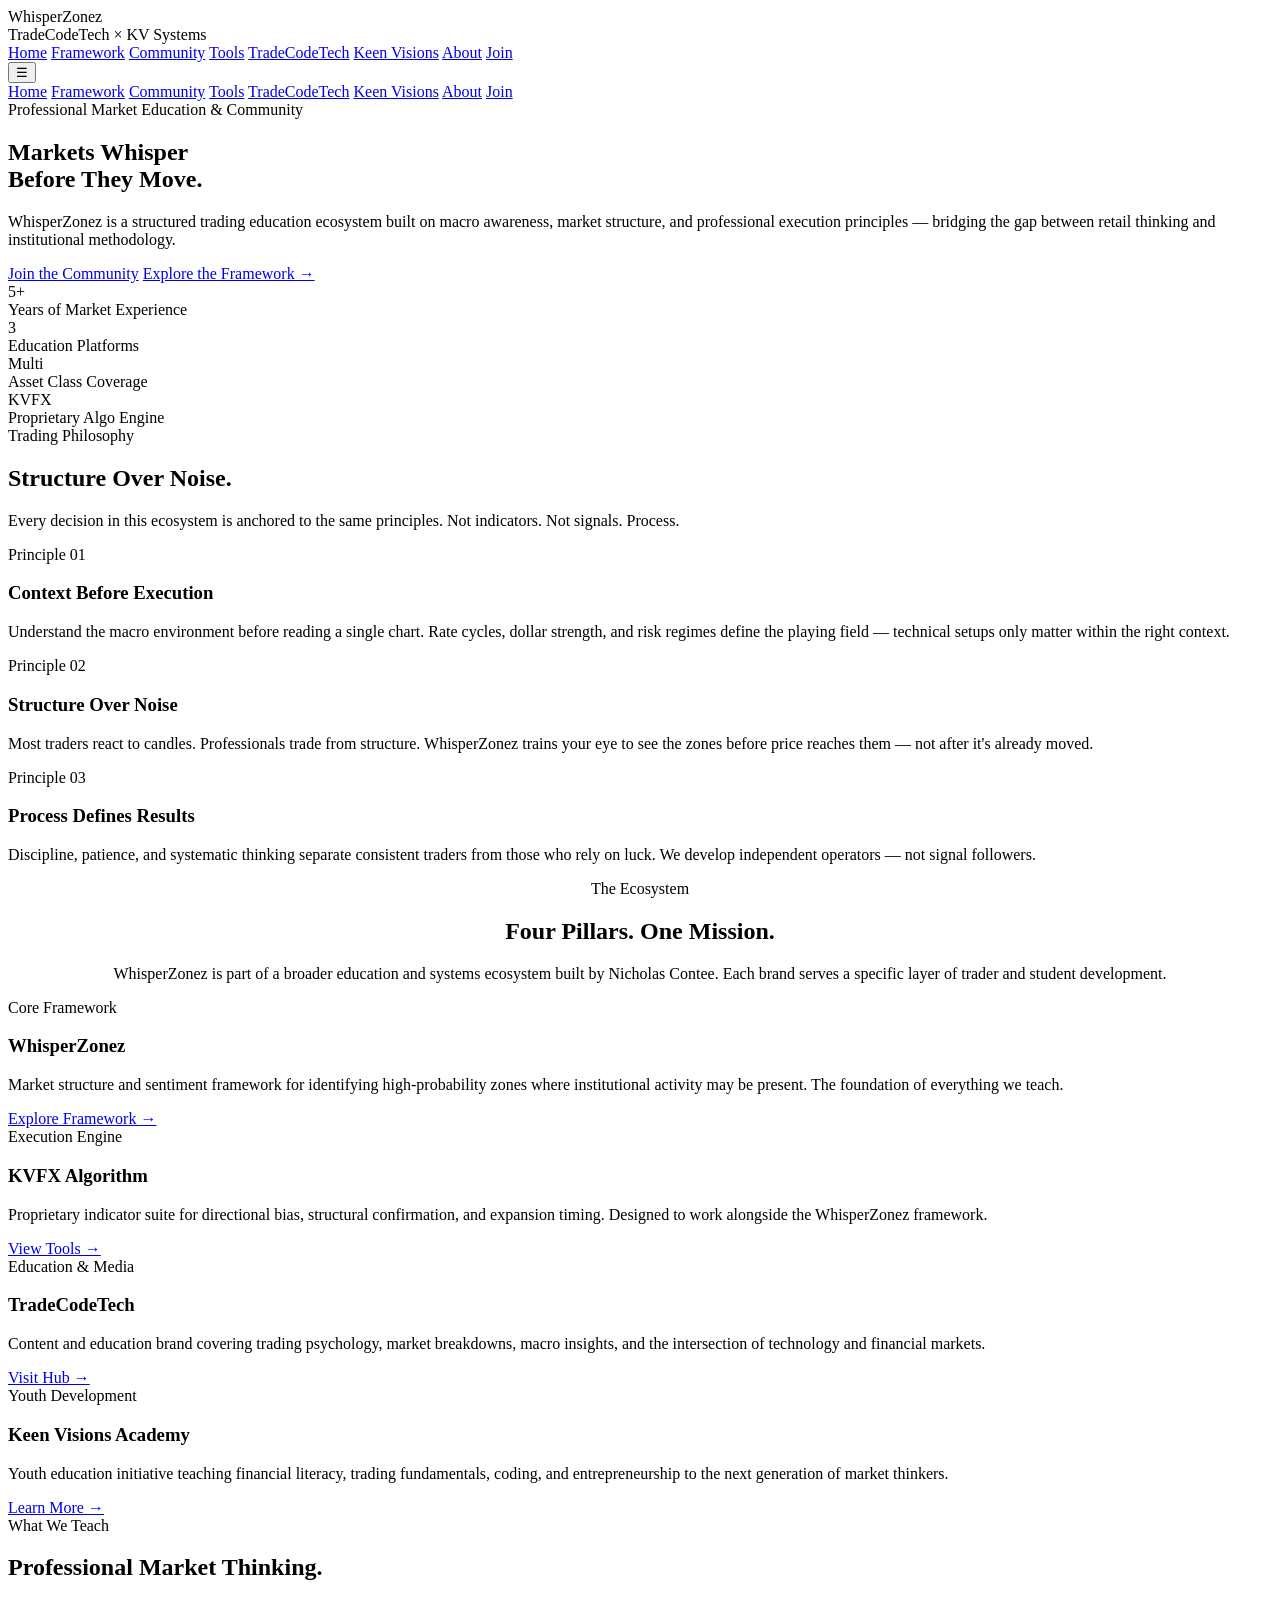
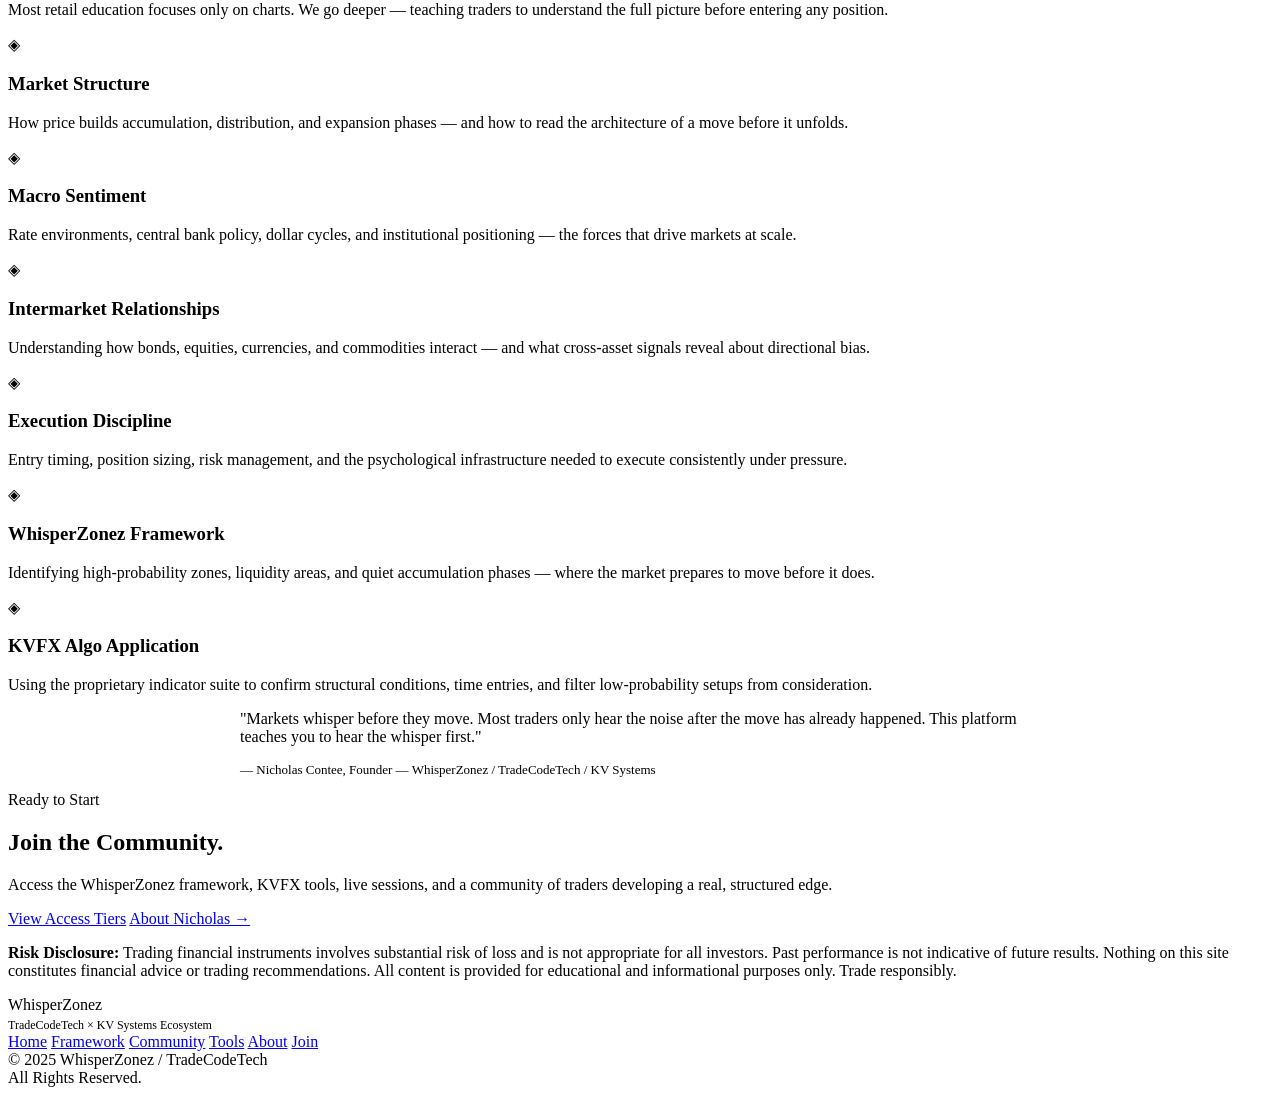
==== commit cbfe561d: "Add files via upload" ====
--- a/index.html
+++ b/index.html
@@ -4,7 +4,7 @@
     <meta charset="UTF-8" />
     <meta name="viewport" content="width=device-width, initial-scale=1.0" />
     <title>WhisperZonez — Markets Whisper Before They Move</title>
-    <link rel="stylesheet" href="wz-main.css" />
+    <link rel="stylesheet" href="css/wz-main.css" />
 </head>
 
 <body>
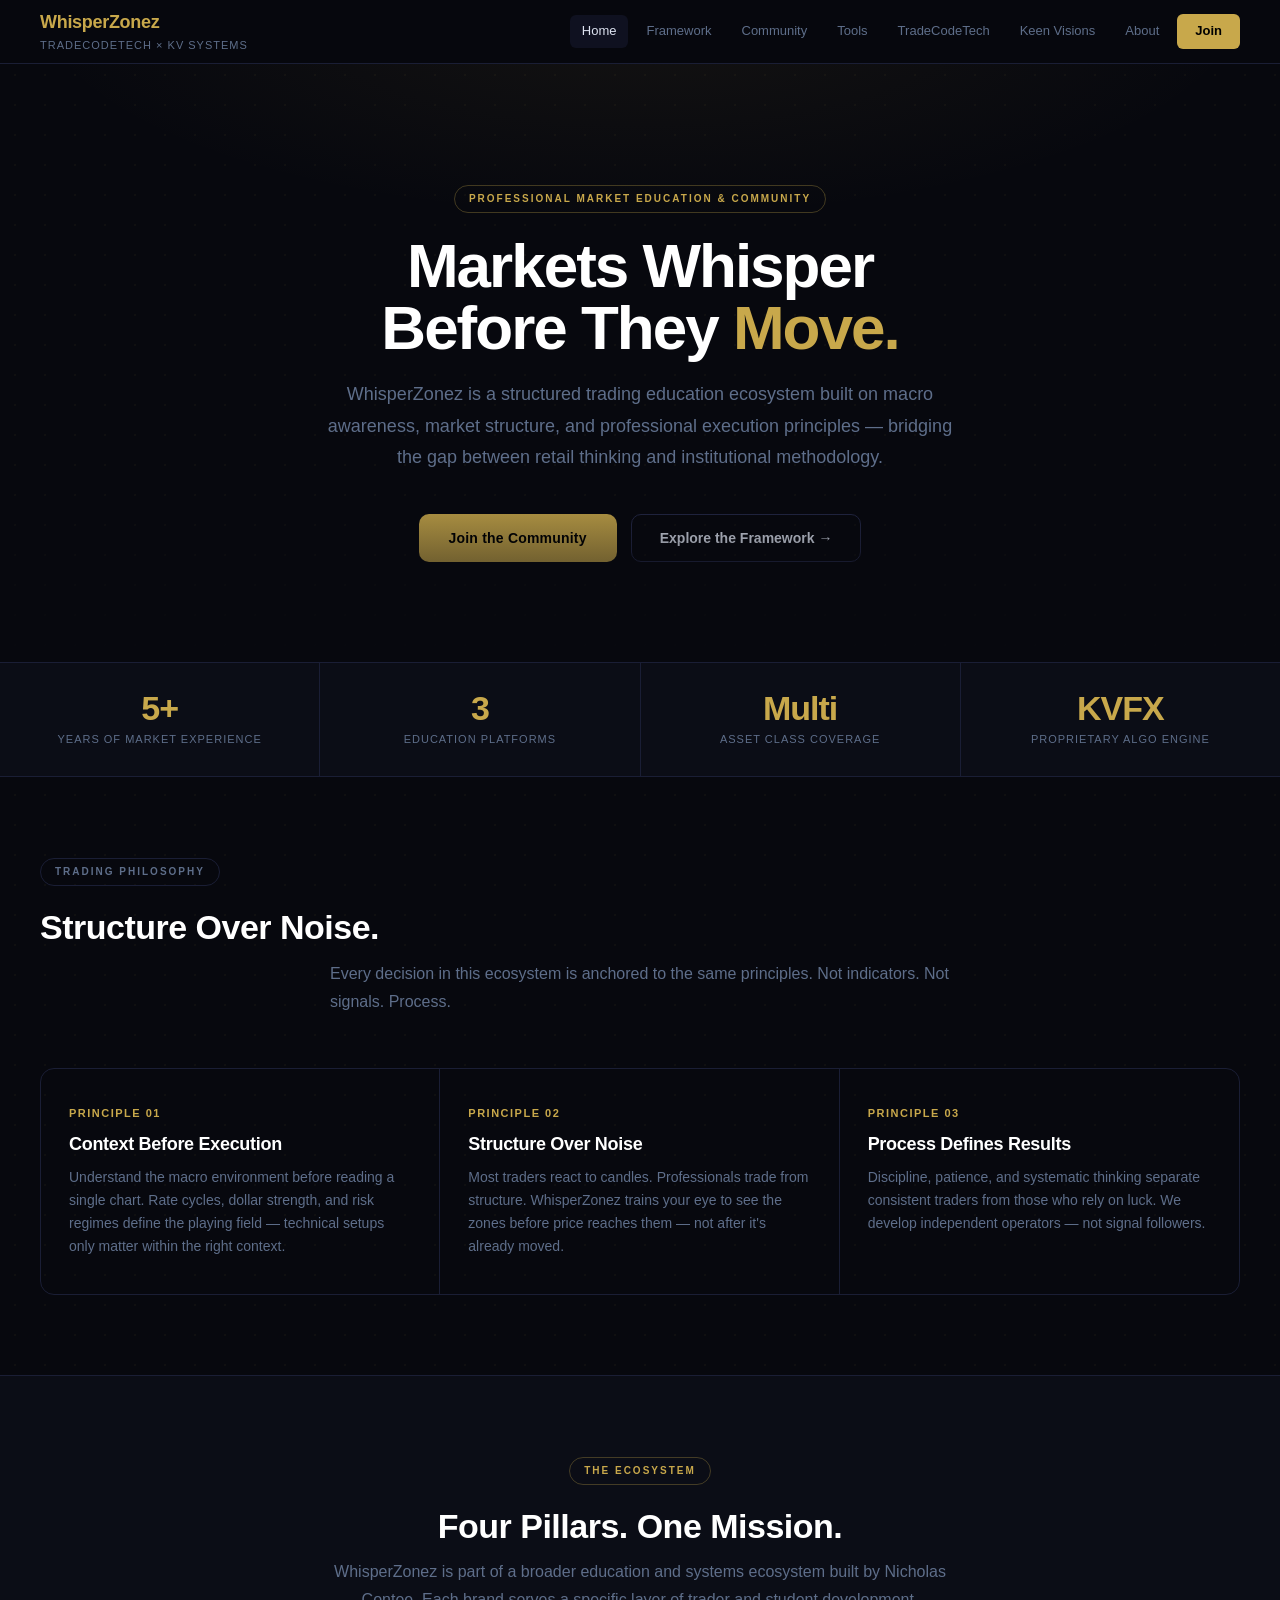
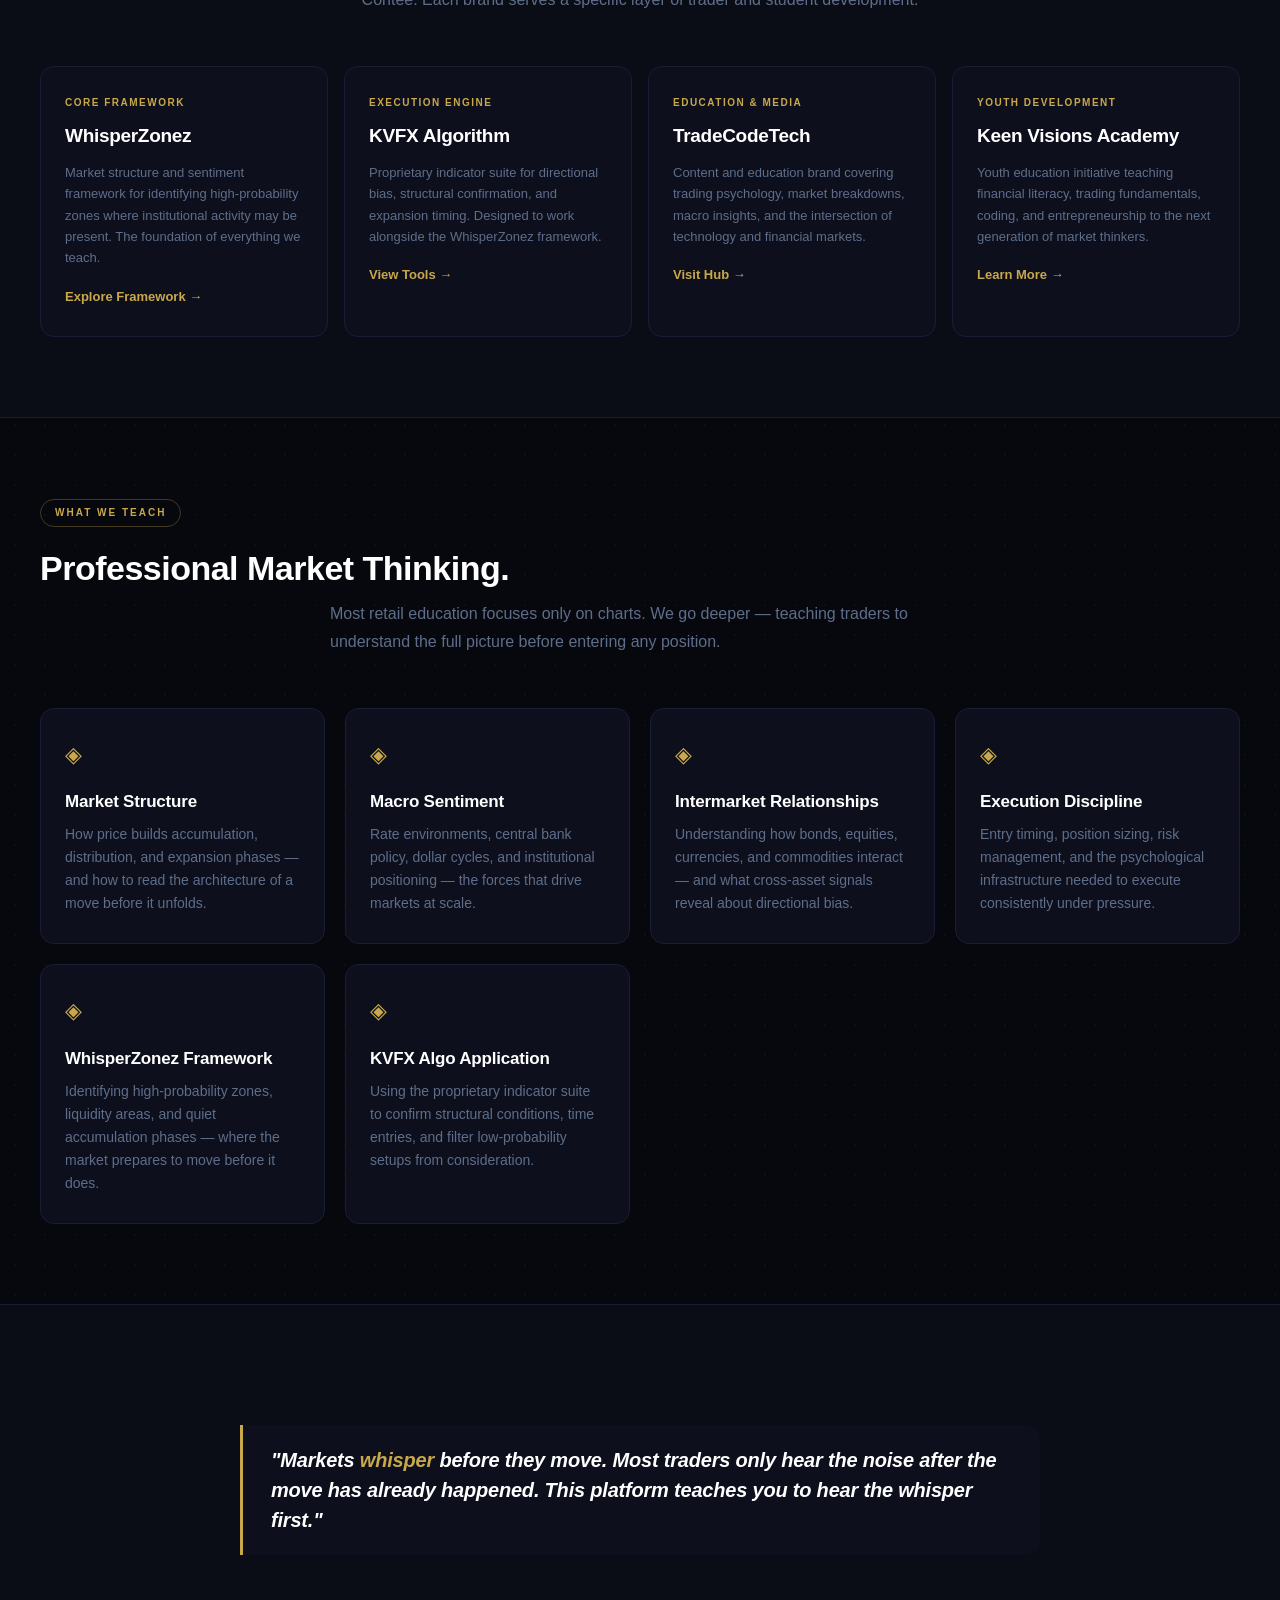
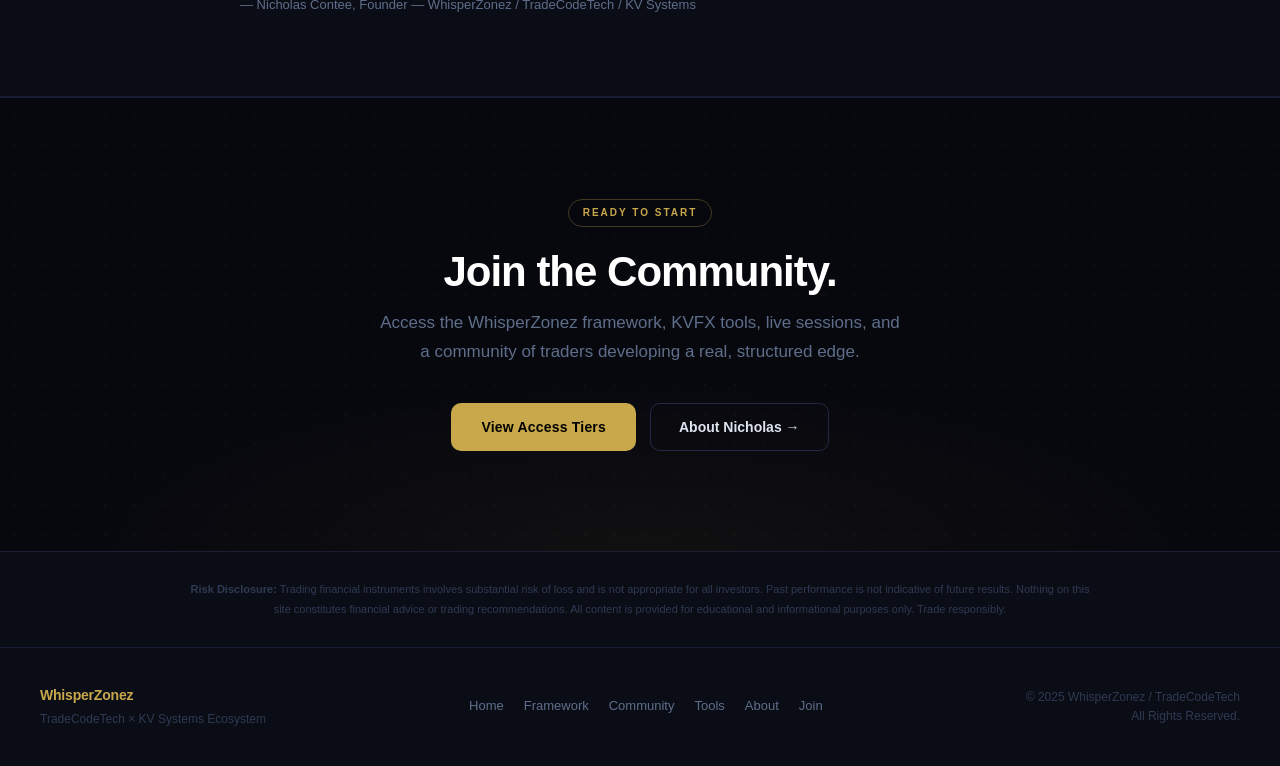
==== commit 41b3c0e6: "Fix HTML encoding and update stylesheet link" ====
--- a/index.html
+++ b/index.html
@@ -4,7 +4,7 @@
     <meta charset="UTF-8" />
     <meta name="viewport" content="width=device-width, initial-scale=1.0" />
     <title>WhisperZonez — Markets Whisper Before They Move</title>
-    <link rel="stylesheet" href="css/wz-main.css" />
+    <link rel="stylesheet" href="wz-main.css" />
 </head>
 
 <body>
@@ -275,3 +275,4 @@
 <script src="wz-main.js"></script>
 </body>
 </html>
+
--- a/wz-main.css
+++ b/wz-main.css
@@ -0,0 +1,1218 @@
+/* ============================================================
+   WHISPERZONEZ — MAIN STYLESHEET
+   Design System: Institutional Dark / Gold
+   "Bloomberg Terminal meets Trading Desk"
+   ============================================================ */
+
+/* -----------------------------------------
+   CSS VARIABLES
+----------------------------------------- */
+:root {
+    --bg:         #07080e;
+    --bg-2:       #0b0d16;
+    --bg-3:       #0f1120;
+    --card:       #0d0f1c;
+    --card-2:     #111425;
+    --border:     #1a1e35;
+    --border-lt:  #242847;
+
+    --gold:       #C8A84B;
+    --gold-lt:    #E2C06A;
+    --gold-dim:   rgba(200,168,75,0.12);
+    --gold-glow:  rgba(200,168,75,0.06);
+
+    --text:       #dde3f0;
+    --text-muted: #5e6e8a;
+    --text-dim:   #2e3a52;
+
+    --radius:     10px;
+    --radius-lg:  14px;
+    --transition: 0.22s ease;
+}
+
+/* -----------------------------------------
+   RESET & BASE
+----------------------------------------- */
+*, *::before, *::after {
+    box-sizing: border-box;
+    margin: 0;
+    padding: 0;
+}
+
+html {
+    scroll-behavior: smooth;
+}
+
+body {
+    background: var(--bg);
+    background-image: radial-gradient(rgba(200,168,75,0.045) 1px, transparent 1px);
+    background-size: 30px 30px;
+    color: var(--text);
+    font-family: "Inter", "Helvetica Neue", Arial, sans-serif;
+    font-size: 16px;
+    line-height: 1.6;
+    -webkit-font-smoothing: antialiased;
+}
+
+a {
+    color: inherit;
+    text-decoration: none;
+}
+
+img {
+    max-width: 100%;
+    display: block;
+}
+
+/* -----------------------------------------
+   NAVBAR
+----------------------------------------- */
+.navbar {
+    position: sticky;
+    top: 0;
+    z-index: 100;
+    background: rgba(7,8,14,0.92);
+    backdrop-filter: blur(12px);
+    -webkit-backdrop-filter: blur(12px);
+    border-bottom: 1px solid var(--border);
+    padding: 0 40px;
+    display: flex;
+    align-items: center;
+    justify-content: space-between;
+    height: 64px;
+}
+
+.nav-brand {
+    display: flex;
+    align-items: center;
+    gap: 10px;
+}
+
+.nav-brand-name {
+    font-size: 18px;
+    font-weight: 800;
+    letter-spacing: -0.3px;
+    color: var(--gold);
+}
+
+.nav-brand-sub {
+    font-size: 11px;
+    color: var(--text-muted);
+    text-transform: uppercase;
+    letter-spacing: 1px;
+    font-weight: 500;
+}
+
+.nav-links {
+    display: flex;
+    align-items: center;
+    gap: 6px;
+}
+
+.nav-links a {
+    font-size: 13px;
+    font-weight: 500;
+    color: var(--text-muted);
+    padding: 6px 12px;
+    border-radius: 6px;
+    transition: var(--transition);
+}
+
+.nav-links a:hover,
+.nav-links a.active {
+    color: var(--text);
+    background: var(--bg-3);
+}
+
+.nav-join {
+    background: var(--gold) !important;
+    color: #000 !important;
+    font-weight: 700 !important;
+    padding: 7px 18px !important;
+    border-radius: 6px !important;
+    font-size: 13px !important;
+    transition: var(--transition) !important;
+}
+
+.nav-join:hover {
+    background: var(--gold-lt) !important;
+    color: #000 !important;
+}
+
+.menu-btn {
+    display: none;
+    font-size: 22px;
+    cursor: pointer;
+    color: var(--text);
+    background: none;
+    border: none;
+    padding: 4px 8px;
+}
+
+/* -----------------------------------------
+   MOBILE NAV
+----------------------------------------- */
+.mobile-nav {
+    display: none;
+    flex-direction: column;
+    background: var(--bg-2);
+    border-bottom: 1px solid var(--border);
+    padding: 16px 24px 20px;
+    gap: 4px;
+}
+
+.mobile-nav a {
+    font-size: 15px;
+    font-weight: 500;
+    color: var(--text-muted);
+    padding: 10px 12px;
+    border-radius: 6px;
+    transition: var(--transition);
+}
+
+.mobile-nav a:hover,
+.mobile-nav a.active {
+    color: var(--text);
+    background: var(--bg-3);
+}
+
+.mobile-nav .nav-join {
+    margin-top: 8px;
+    text-align: center;
+    background: var(--gold) !important;
+    color: #000 !important;
+    font-weight: 700 !important;
+}
+
+/* -----------------------------------------
+   SECTION LABELS / EYEBROW
+----------------------------------------- */
+.eyebrow {
+    display: inline-block;
+    font-size: 10px;
+    font-weight: 700;
+    text-transform: uppercase;
+    letter-spacing: 2px;
+    color: var(--gold);
+    border: 1px solid rgba(200,168,75,0.3);
+    padding: 5px 14px;
+    border-radius: 20px;
+    margin-bottom: 22px;
+}
+
+.eyebrow-muted {
+    display: inline-block;
+    font-size: 10px;
+    font-weight: 700;
+    text-transform: uppercase;
+    letter-spacing: 2px;
+    color: var(--text-muted);
+    border: 1px solid var(--border);
+    padding: 5px 14px;
+    border-radius: 20px;
+    margin-bottom: 22px;
+}
+
+/* -----------------------------------------
+   HERO VARIANTS
+----------------------------------------- */
+.hero-full {
+    padding: 120px 40px 100px;
+    text-align: center;
+    background: radial-gradient(ellipse 80% 60% at 50% -10%, rgba(200,168,75,0.07) 0%, transparent 60%);
+    border-bottom: 1px solid var(--border);
+    position: relative;
+    overflow: hidden;
+}
+
+.hero-full::before {
+    content: "";
+    position: absolute;
+    inset: 0;
+    background: linear-gradient(180deg, transparent 70%, var(--bg) 100%);
+    pointer-events: none;
+}
+
+.hero-full h1 {
+    font-size: 62px;
+    font-weight: 900;
+    line-height: 1.0;
+    letter-spacing: -2px;
+    color: #fff;
+    margin-bottom: 20px;
+    position: relative;
+}
+
+.hero-full h1 .gold {
+    color: var(--gold);
+}
+
+.hero-full p.hero-sub {
+    font-size: 18px;
+    color: var(--text-muted);
+    max-width: 640px;
+    margin: 0 auto 40px;
+    line-height: 1.75;
+    position: relative;
+}
+
+.hero-sm {
+    padding: 90px 40px 80px;
+    text-align: center;
+    background: radial-gradient(ellipse 60% 50% at 50% 0%, rgba(200,168,75,0.05) 0%, transparent 70%);
+    border-bottom: 1px solid var(--border);
+}
+
+.hero-sm h1 {
+    font-size: 42px;
+    font-weight: 900;
+    letter-spacing: -1px;
+    color: #fff;
+    margin-bottom: 14px;
+    line-height: 1.1;
+}
+
+.hero-sm p {
+    color: var(--text-muted);
+    font-size: 17px;
+    max-width: 580px;
+    margin: 0 auto;
+    line-height: 1.7;
+}
+
+/* -----------------------------------------
+   BUTTONS
+----------------------------------------- */
+.btn-gold {
+    display: inline-block;
+    background: var(--gold);
+    color: #000;
+    padding: 13px 30px;
+    border-radius: var(--radius);
+    font-weight: 700;
+    font-size: 14px;
+    letter-spacing: 0.2px;
+    transition: var(--transition);
+    text-decoration: none;
+}
+
+.btn-gold:hover {
+    background: var(--gold-lt);
+    transform: translateY(-1px);
+}
+
+.btn-outline {
+    display: inline-block;
+    background: transparent;
+    color: var(--text);
+    padding: 12px 28px;
+    border-radius: var(--radius);
+    font-weight: 600;
+    font-size: 14px;
+    border: 1px solid var(--border-lt);
+    transition: var(--transition);
+    text-decoration: none;
+}
+
+.btn-outline:hover {
+    border-color: var(--gold);
+    color: var(--gold);
+}
+
+.btn-outline-gold {
+    display: inline-block;
+    background: transparent;
+    color: var(--gold);
+    padding: 12px 28px;
+    border-radius: var(--radius);
+    font-weight: 700;
+    font-size: 14px;
+    border: 1px solid rgba(200,168,75,0.5);
+    transition: var(--transition);
+    text-decoration: none;
+}
+
+.btn-outline-gold:hover {
+    background: var(--gold-dim);
+    border-color: var(--gold);
+}
+
+.cta-row {
+    display: flex;
+    justify-content: center;
+    gap: 14px;
+    flex-wrap: wrap;
+}
+
+/* -----------------------------------------
+   SECTIONS
+----------------------------------------- */
+.section {
+    padding: 80px 40px;
+    border-bottom: 1px solid var(--border);
+}
+
+.section-alt {
+    padding: 80px 40px;
+    background: var(--bg-2);
+    border-bottom: 1px solid var(--border);
+}
+
+.section-center {
+    text-align: center;
+}
+
+.section h2 {
+    font-size: 34px;
+    font-weight: 800;
+    color: #fff;
+    letter-spacing: -0.5px;
+    margin-bottom: 12px;
+    line-height: 1.15;
+}
+
+.section-alt h2 {
+    font-size: 34px;
+    font-weight: 800;
+    color: #fff;
+    letter-spacing: -0.5px;
+    margin-bottom: 12px;
+    line-height: 1.15;
+}
+
+.section-sub {
+    color: var(--text-muted);
+    font-size: 16px;
+    max-width: 620px;
+    margin: 0 auto 52px;
+    line-height: 1.75;
+}
+
+/* -----------------------------------------
+   STATS BAR
+----------------------------------------- */
+.stats-bar {
+    display: flex;
+    border-bottom: 1px solid var(--border);
+    background: var(--bg-2);
+}
+
+.stat-item {
+    flex: 1;
+    padding: 28px 20px;
+    text-align: center;
+    border-right: 1px solid var(--border);
+}
+
+.stat-item:last-child { border-right: none; }
+
+.stat-num {
+    font-size: 34px;
+    font-weight: 900;
+    color: var(--gold);
+    letter-spacing: -1px;
+    line-height: 1;
+}
+
+.stat-label {
+    font-size: 11px;
+    color: var(--text-muted);
+    text-transform: uppercase;
+    letter-spacing: 1px;
+    margin-top: 6px;
+}
+
+/* -----------------------------------------
+   GRID SYSTEMS
+----------------------------------------- */
+.grid-2 {
+    display: grid;
+    grid-template-columns: repeat(2, 1fr);
+    gap: 20px;
+}
+
+.grid-3 {
+    display: grid;
+    grid-template-columns: repeat(3, 1fr);
+    gap: 20px;
+}
+
+.grid-4 {
+    display: grid;
+    grid-template-columns: repeat(4, 1fr);
+    gap: 16px;
+}
+
+.grid-auto {
+    display: grid;
+    grid-template-columns: repeat(auto-fit, minmax(280px, 1fr));
+    gap: 20px;
+}
+
+.grid-auto-sm {
+    display: grid;
+    grid-template-columns: repeat(auto-fit, minmax(220px, 1fr));
+    gap: 16px;
+}
+
+/* -----------------------------------------
+   CARDS
+----------------------------------------- */
+.card {
+    background: var(--card);
+    border: 1px solid var(--border);
+    border-radius: var(--radius-lg);
+    padding: 28px 24px;
+    transition: var(--transition);
+}
+
+.card:hover {
+    border-color: var(--border-lt);
+    box-shadow: 0 0 30px rgba(200,168,75,0.04);
+}
+
+.card-gold {
+    background: var(--card);
+    border: 1px solid rgba(200,168,75,0.25);
+    border-radius: var(--radius-lg);
+    padding: 28px 24px;
+    transition: var(--transition);
+    box-shadow: 0 0 40px rgba(200,168,75,0.04);
+}
+
+.card-gold:hover {
+    border-color: rgba(200,168,75,0.5);
+    box-shadow: 0 0 50px rgba(200,168,75,0.08);
+}
+
+.card-icon {
+    font-size: 22px;
+    margin-bottom: 16px;
+    color: var(--gold);
+}
+
+.card h3 {
+    font-size: 17px;
+    font-weight: 700;
+    color: #fff;
+    margin-bottom: 8px;
+    letter-spacing: -0.2px;
+}
+
+.card h4 {
+    font-size: 15px;
+    font-weight: 700;
+    color: var(--gold);
+    margin-bottom: 8px;
+}
+
+.card p {
+    font-size: 14px;
+    color: var(--text-muted);
+    line-height: 1.65;
+}
+
+/* -----------------------------------------
+   FEATURE LIST ITEMS
+----------------------------------------- */
+.feature-list {
+    list-style: none;
+    display: flex;
+    flex-direction: column;
+    gap: 8px;
+}
+
+.feature-list li {
+    font-size: 14px;
+    color: var(--text-muted);
+    padding: 10px 0;
+    border-bottom: 1px solid var(--border);
+    display: flex;
+    align-items: flex-start;
+    gap: 10px;
+    line-height: 1.5;
+}
+
+.feature-list li::before {
+    content: "◆";
+    color: var(--gold);
+    font-size: 9px;
+    margin-top: 4px;
+    flex-shrink: 0;
+}
+
+/* -----------------------------------------
+   PHILOSOPHY PILLARS
+----------------------------------------- */
+.pillar-row {
+    display: grid;
+    grid-template-columns: repeat(auto-fit, minmax(240px, 1fr));
+    gap: 0;
+    border: 1px solid var(--border);
+    border-radius: var(--radius-lg);
+    overflow: hidden;
+}
+
+.pillar {
+    padding: 36px 28px;
+    border-right: 1px solid var(--border);
+}
+
+.pillar:last-child { border-right: none; }
+
+.pillar-num {
+    font-size: 11px;
+    font-weight: 700;
+    color: var(--gold);
+    letter-spacing: 1.5px;
+    text-transform: uppercase;
+    margin-bottom: 12px;
+}
+
+.pillar h3 {
+    font-size: 18px;
+    font-weight: 800;
+    color: #fff;
+    letter-spacing: -0.3px;
+    margin-bottom: 10px;
+    line-height: 1.2;
+}
+
+.pillar p {
+    font-size: 14px;
+    color: var(--text-muted);
+    line-height: 1.65;
+}
+
+/* -----------------------------------------
+   PROCESS STEPS
+----------------------------------------- */
+.steps {
+    display: grid;
+    grid-template-columns: repeat(auto-fit, minmax(220px, 1fr));
+    gap: 20px;
+    counter-reset: step;
+}
+
+.step {
+    background: var(--card);
+    border: 1px solid var(--border);
+    border-radius: var(--radius-lg);
+    padding: 28px 24px;
+    position: relative;
+    counter-increment: step;
+    transition: var(--transition);
+}
+
+.step:hover {
+    border-color: var(--border-lt);
+}
+
+.step::before {
+    content: "0" counter(step);
+    font-size: 11px;
+    font-weight: 800;
+    letter-spacing: 1px;
+    color: var(--gold);
+    display: block;
+    margin-bottom: 14px;
+}
+
+.step h4 {
+    font-size: 16px;
+    font-weight: 700;
+    color: #fff;
+    margin-bottom: 8px;
+}
+
+.step p {
+    font-size: 13px;
+    color: var(--text-muted);
+    line-height: 1.65;
+}
+
+/* -----------------------------------------
+   PRICING TIERS
+----------------------------------------- */
+.tier-grid {
+    display: grid;
+    grid-template-columns: repeat(auto-fit, minmax(280px, 1fr));
+    gap: 20px;
+    max-width: 1000px;
+    margin: 0 auto;
+}
+
+.tier {
+    background: var(--card);
+    border: 1px solid var(--border);
+    border-radius: var(--radius-lg);
+    padding: 36px 28px;
+    position: relative;
+    transition: var(--transition);
+}
+
+.tier:hover {
+    border-color: var(--border-lt);
+}
+
+.tier.tier-featured {
+    border-color: var(--gold);
+    box-shadow: 0 0 50px rgba(200,168,75,0.08);
+}
+
+.tier-badge {
+    position: absolute;
+    top: -13px;
+    left: 50%;
+    transform: translateX(-50%);
+    background: var(--gold);
+    color: #000;
+    font-size: 10px;
+    font-weight: 800;
+    text-transform: uppercase;
+    letter-spacing: 1px;
+    padding: 4px 16px;
+    border-radius: 20px;
+    white-space: nowrap;
+}
+
+.tier-name {
+    font-size: 11px;
+    font-weight: 700;
+    text-transform: uppercase;
+    letter-spacing: 1.5px;
+    color: var(--gold);
+    margin-bottom: 10px;
+}
+
+.tier-price {
+    font-size: 38px;
+    font-weight: 900;
+    color: #fff;
+    letter-spacing: -1.5px;
+    line-height: 1;
+    margin-bottom: 4px;
+}
+
+.tier-price sub {
+    font-size: 14px;
+    font-weight: 400;
+    color: var(--text-muted);
+    letter-spacing: 0;
+}
+
+.tier-desc {
+    font-size: 13px;
+    color: var(--text-muted);
+    margin: 12px 0 24px;
+    line-height: 1.5;
+    padding-bottom: 16px;
+    border-bottom: 1px solid var(--border);
+}
+
+.tier-list {
+    list-style: none;
+    margin-bottom: 28px;
+}
+
+.tier-list li {
+    font-size: 13px;
+    color: var(--text-muted);
+    padding: 8px 0;
+    border-bottom: 1px solid var(--border);
+    display: flex;
+    align-items: center;
+    gap: 10px;
+    line-height: 1.4;
+}
+
+.tier-list li::before {
+    content: "✓";
+    color: var(--gold);
+    font-weight: 700;
+    font-size: 12px;
+    flex-shrink: 0;
+}
+
+.tier-list li.off {
+    opacity: 0.35;
+}
+
+.tier-list li.off::before {
+    content: "—";
+    color: var(--text-dim);
+}
+
+.tier-btn {
+    display: block;
+    width: 100%;
+    padding: 13px;
+    text-align: center;
+    border-radius: var(--radius);
+    font-weight: 700;
+    font-size: 14px;
+    transition: var(--transition);
+    cursor: pointer;
+    text-decoration: none;
+}
+
+.tier-btn-gold {
+    background: var(--gold);
+    color: #000;
+}
+
+.tier-btn-gold:hover {
+    background: var(--gold-lt);
+}
+
+.tier-btn-outline {
+    background: transparent;
+    color: var(--gold);
+    border: 1px solid rgba(200,168,75,0.4);
+}
+
+.tier-btn-outline:hover {
+    background: var(--gold-dim);
+}
+
+/* -----------------------------------------
+   FAQ
+----------------------------------------- */
+.faq-list {
+    max-width: 740px;
+    margin: 0 auto;
+}
+
+.faq-item {
+    padding: 22px 0;
+    border-bottom: 1px solid var(--border);
+}
+
+.faq-item h4 {
+    font-size: 15px;
+    font-weight: 700;
+    color: #fff;
+    margin-bottom: 10px;
+    line-height: 1.4;
+}
+
+.faq-item p {
+    font-size: 14px;
+    color: var(--text-muted);
+    line-height: 1.7;
+}
+
+/* -----------------------------------------
+   BRAND ECOSYSTEM TILES
+----------------------------------------- */
+.ecosystem-grid {
+    display: grid;
+    grid-template-columns: repeat(auto-fit, minmax(240px, 1fr));
+    gap: 16px;
+}
+
+.eco-tile {
+    background: var(--card);
+    border: 1px solid var(--border);
+    border-radius: var(--radius-lg);
+    padding: 28px 24px;
+    transition: var(--transition);
+    position: relative;
+    overflow: hidden;
+}
+
+.eco-tile::before {
+    content: "";
+    position: absolute;
+    top: 0;
+    left: 0;
+    right: 0;
+    height: 2px;
+    background: var(--gold);
+    opacity: 0;
+    transition: var(--transition);
+}
+
+.eco-tile:hover {
+    border-color: var(--border-lt);
+    transform: translateY(-3px);
+}
+
+.eco-tile:hover::before {
+    opacity: 1;
+}
+
+.eco-label {
+    font-size: 10px;
+    font-weight: 700;
+    text-transform: uppercase;
+    letter-spacing: 1.5px;
+    color: var(--gold);
+    margin-bottom: 10px;
+}
+
+.eco-tile h3 {
+    font-size: 19px;
+    font-weight: 800;
+    color: #fff;
+    margin-bottom: 10px;
+    letter-spacing: -0.3px;
+}
+
+.eco-tile p {
+    font-size: 13px;
+    color: var(--text-muted);
+    line-height: 1.65;
+    margin-bottom: 18px;
+}
+
+.eco-link {
+    font-size: 13px;
+    font-weight: 600;
+    color: var(--gold);
+    display: flex;
+    align-items: center;
+    gap: 5px;
+}
+
+/* -----------------------------------------
+   CONTENT CARDS (TradeCodeTech)
+----------------------------------------- */
+.content-card {
+    background: var(--card);
+    border: 1px solid var(--border);
+    border-radius: var(--radius-lg);
+    padding: 28px 24px;
+    transition: var(--transition);
+}
+
+.content-card:hover {
+    border-color: var(--border-lt);
+    transform: translateY(-2px);
+}
+
+.content-tag {
+    display: inline-block;
+    font-size: 10px;
+    font-weight: 700;
+    text-transform: uppercase;
+    letter-spacing: 1px;
+    color: var(--gold);
+    background: var(--gold-dim);
+    border: 1px solid rgba(200,168,75,0.2);
+    padding: 3px 10px;
+    border-radius: 4px;
+    margin-bottom: 14px;
+}
+
+.content-card h3 {
+    font-size: 17px;
+    font-weight: 700;
+    color: #fff;
+    margin-bottom: 10px;
+    line-height: 1.3;
+}
+
+.content-card p {
+    font-size: 13px;
+    color: var(--text-muted);
+    line-height: 1.65;
+    margin-bottom: 16px;
+}
+
+.content-meta {
+    font-size: 12px;
+    color: var(--text-dim);
+}
+
+/* -----------------------------------------
+   QUOTE / PULL QUOTE
+----------------------------------------- */
+.pull-quote {
+    border-left: 3px solid var(--gold);
+    padding: 20px 28px;
+    background: var(--card);
+    border-radius: 0 var(--radius-lg) var(--radius-lg) 0;
+    margin: 40px 0;
+}
+
+.pull-quote p {
+    font-size: 20px;
+    font-weight: 700;
+    color: #fff;
+    line-height: 1.5;
+    font-style: italic;
+    letter-spacing: -0.2px;
+}
+
+.pull-quote span {
+    color: var(--gold);
+}
+
+/* -----------------------------------------
+   CTA SECTION
+----------------------------------------- */
+.cta-section {
+    padding: 100px 40px;
+    text-align: center;
+    background: radial-gradient(ellipse 70% 60% at 50% 100%, rgba(200,168,75,0.05) 0%, transparent 65%);
+    border-top: 1px solid var(--border);
+}
+
+.cta-section h2 {
+    font-size: 42px;
+    font-weight: 900;
+    color: #fff;
+    letter-spacing: -1px;
+    margin-bottom: 14px;
+    line-height: 1.1;
+}
+
+.cta-section p {
+    color: var(--text-muted);
+    font-size: 17px;
+    max-width: 520px;
+    margin: 0 auto 36px;
+    line-height: 1.7;
+}
+
+/* -----------------------------------------
+   DISCLAIMER
+----------------------------------------- */
+.disclaimer {
+    padding: 28px 40px;
+    border-top: 1px solid var(--border);
+    background: var(--bg-2);
+}
+
+.disclaimer p {
+    font-size: 11px;
+    color: var(--text-dim);
+    max-width: 900px;
+    margin: 0 auto;
+    line-height: 1.75;
+    text-align: center;
+}
+
+/* -----------------------------------------
+   FOOTER
+----------------------------------------- */
+footer {
+    padding: 36px 40px;
+    border-top: 1px solid var(--border);
+    background: var(--bg-2);
+}
+
+.footer-inner {
+    display: flex;
+    justify-content: space-between;
+    align-items: center;
+    flex-wrap: wrap;
+    gap: 16px;
+    max-width: 1200px;
+    margin: 0 auto;
+}
+
+.footer-brand {
+    font-size: 14px;
+    font-weight: 700;
+    color: var(--gold);
+    letter-spacing: -0.2px;
+}
+
+.footer-links {
+    display: flex;
+    gap: 20px;
+}
+
+.footer-links a {
+    font-size: 13px;
+    color: var(--text-muted);
+    transition: var(--transition);
+}
+
+.footer-links a:hover {
+    color: var(--gold);
+}
+
+.footer-copy {
+    font-size: 12px;
+    color: var(--text-dim);
+    text-align: right;
+}
+
+/* -----------------------------------------
+   ABOUT PAGE — FOUNDER CARD
+----------------------------------------- */
+.founder-block {
+    display: grid;
+    grid-template-columns: 1fr 2fr;
+    gap: 50px;
+    align-items: start;
+    max-width: 900px;
+    margin: 0 auto;
+}
+
+.founder-photo {
+    aspect-ratio: 1;
+    background: var(--card-2);
+    border: 1px solid var(--border);
+    border-radius: var(--radius-lg);
+    display: flex;
+    align-items: center;
+    justify-content: center;
+    color: var(--text-dim);
+    font-size: 13px;
+    text-align: center;
+}
+
+.founder-bio h3 {
+    font-size: 28px;
+    font-weight: 900;
+    color: #fff;
+    letter-spacing: -0.5px;
+    margin-bottom: 6px;
+}
+
+.founder-title {
+    font-size: 13px;
+    color: var(--gold);
+    font-weight: 600;
+    text-transform: uppercase;
+    letter-spacing: 1px;
+    margin-bottom: 20px;
+}
+
+.founder-bio p {
+    font-size: 15px;
+    color: var(--text-muted);
+    line-height: 1.75;
+    margin-bottom: 16px;
+}
+
+/* -----------------------------------------
+   SPLIT LAYOUT (Framework page)
+----------------------------------------- */
+.split {
+    display: grid;
+    grid-template-columns: 1fr 1fr;
+    gap: 60px;
+    align-items: center;
+}
+
+.split-text h2 {
+    font-size: 32px;
+    font-weight: 800;
+    color: #fff;
+    letter-spacing: -0.5px;
+    margin-bottom: 14px;
+    line-height: 1.2;
+}
+
+.split-text p {
+    font-size: 15px;
+    color: var(--text-muted);
+    line-height: 1.75;
+    margin-bottom: 14px;
+}
+
+.split-visual {
+    background: var(--card-2);
+    border: 1px solid var(--border);
+    border-radius: var(--radius-lg);
+    padding: 36px 28px;
+    font-family: "Courier New", monospace;
+    font-size: 13px;
+    color: var(--gold);
+    line-height: 1.9;
+}
+
+.split-visual .sv-comment {
+    color: var(--text-dim);
+    font-style: italic;
+}
+
+.split-visual .sv-label {
+    color: var(--text-muted);
+    font-style: normal;
+    font-family: "Inter", Arial, sans-serif;
+    font-size: 11px;
+    text-transform: uppercase;
+    letter-spacing: 1px;
+}
+
+/* -----------------------------------------
+   INLINE PILLBOX TAGS
+----------------------------------------- */
+.tag-row {
+    display: flex;
+    flex-wrap: wrap;
+    gap: 10px;
+}
+
+.tag {
+    font-size: 12px;
+    font-weight: 600;
+    color: var(--gold);
+    background: var(--gold-dim);
+    border: 1px solid rgba(200,168,75,0.2);
+    padding: 5px 14px;
+    border-radius: 20px;
+}
+
+.tag-muted {
+    font-size: 12px;
+    font-weight: 600;
+    color: var(--text-muted);
+    background: var(--bg-3);
+    border: 1px solid var(--border);
+    padding: 5px 14px;
+    border-radius: 20px;
+}
+
+/* -----------------------------------------
+   SCROLL FADE ANIMATION
+----------------------------------------- */
+.fade {
+    opacity: 0;
+    transform: translateY(22px);
+    transition: 0.55s ease-out;
+}
+
+.fade.visible {
+    opacity: 1;
+    transform: translateY(0);
+}
+
+/* -----------------------------------------
+   RESPONSIVE
+----------------------------------------- */
+@media (max-width: 900px) {
+    .hero-full h1 { font-size: 42px; letter-spacing: -1px; }
+    .hero-sm h1   { font-size: 32px; }
+    .split        { grid-template-columns: 1fr; gap: 32px; }
+    .founder-block { grid-template-columns: 1fr; }
+    .founder-photo { max-width: 180px; }
+    .grid-2, .grid-3, .grid-4 { grid-template-columns: 1fr; }
+    .pillar-row { grid-template-columns: 1fr; }
+    .pillar { border-right: none; border-bottom: 1px solid var(--border); }
+    .pillar:last-child { border-bottom: none; }
+}
+
+@media (max-width: 820px) {
+    .navbar { padding: 0 20px; }
+    .nav-links { display: none; }
+    .menu-btn { display: block; }
+
+    .section, .section-alt  { padding: 60px 20px; }
+    .hero-full               { padding: 80px 20px 70px; }
+    .hero-sm                 { padding: 70px 20px 60px; }
+    .cta-section             { padding: 70px 20px; }
+    .stats-bar               { flex-wrap: wrap; }
+    .stat-item               { flex: 0 0 50%; border-right: none;
+                               border-bottom: 1px solid var(--border); }
+    .footer-inner            { flex-direction: column; align-items: flex-start; }
+    .footer-copy             { text-align: left; }
+    .disclaimer              { padding: 24px 20px; }
+    footer                   { padding: 28px 20px; }
+}
